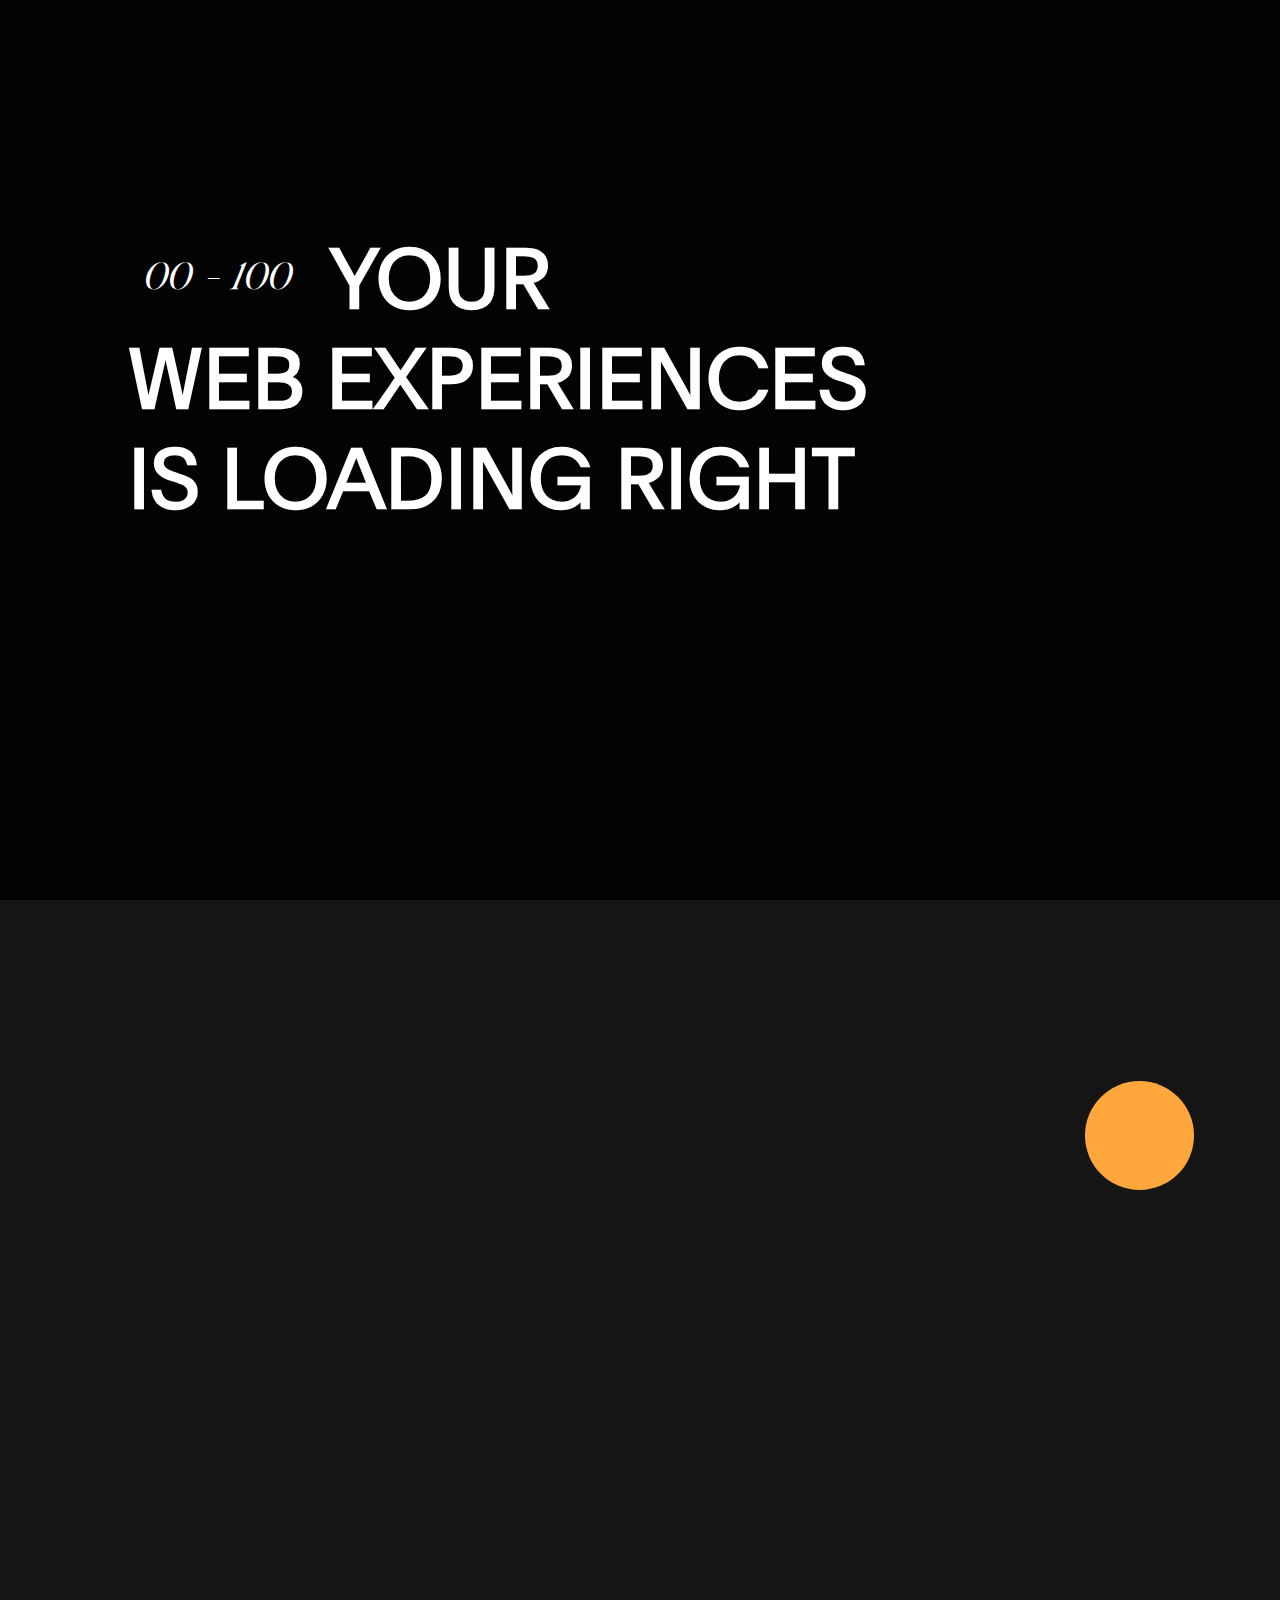
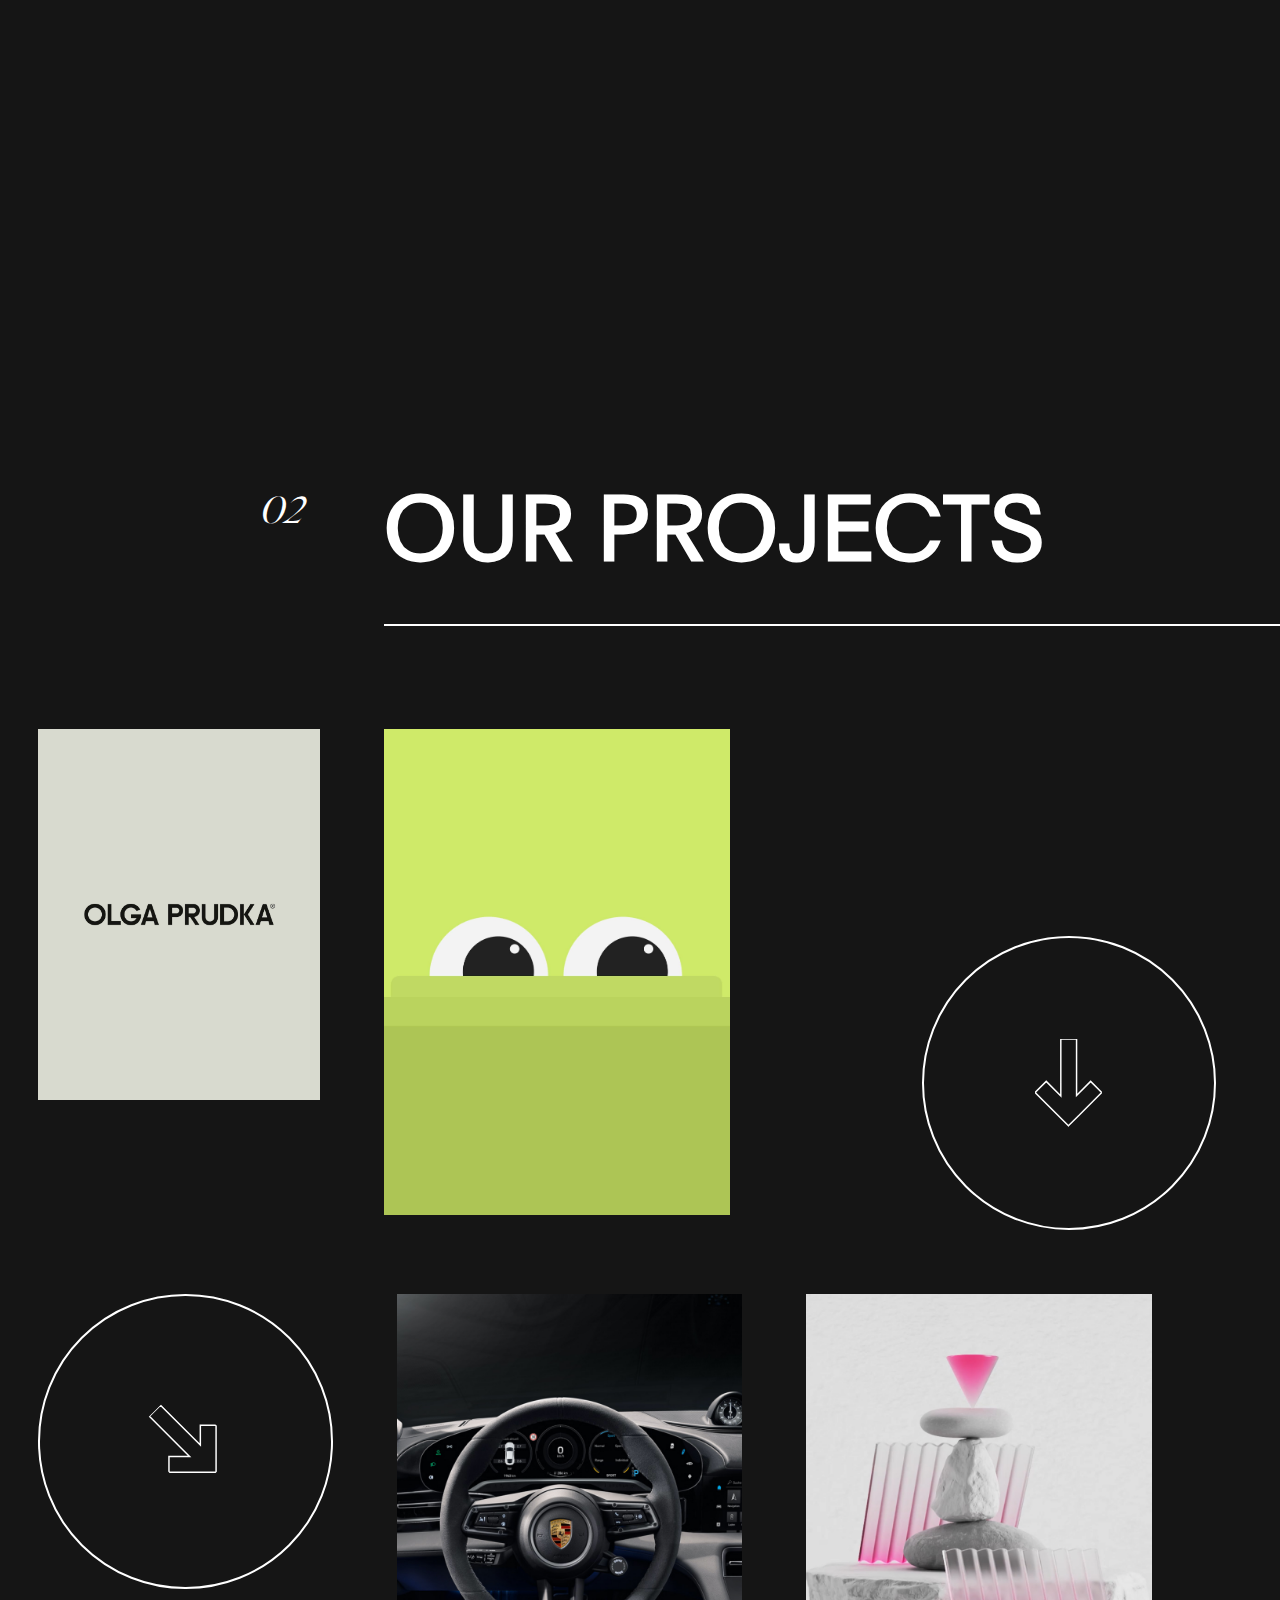
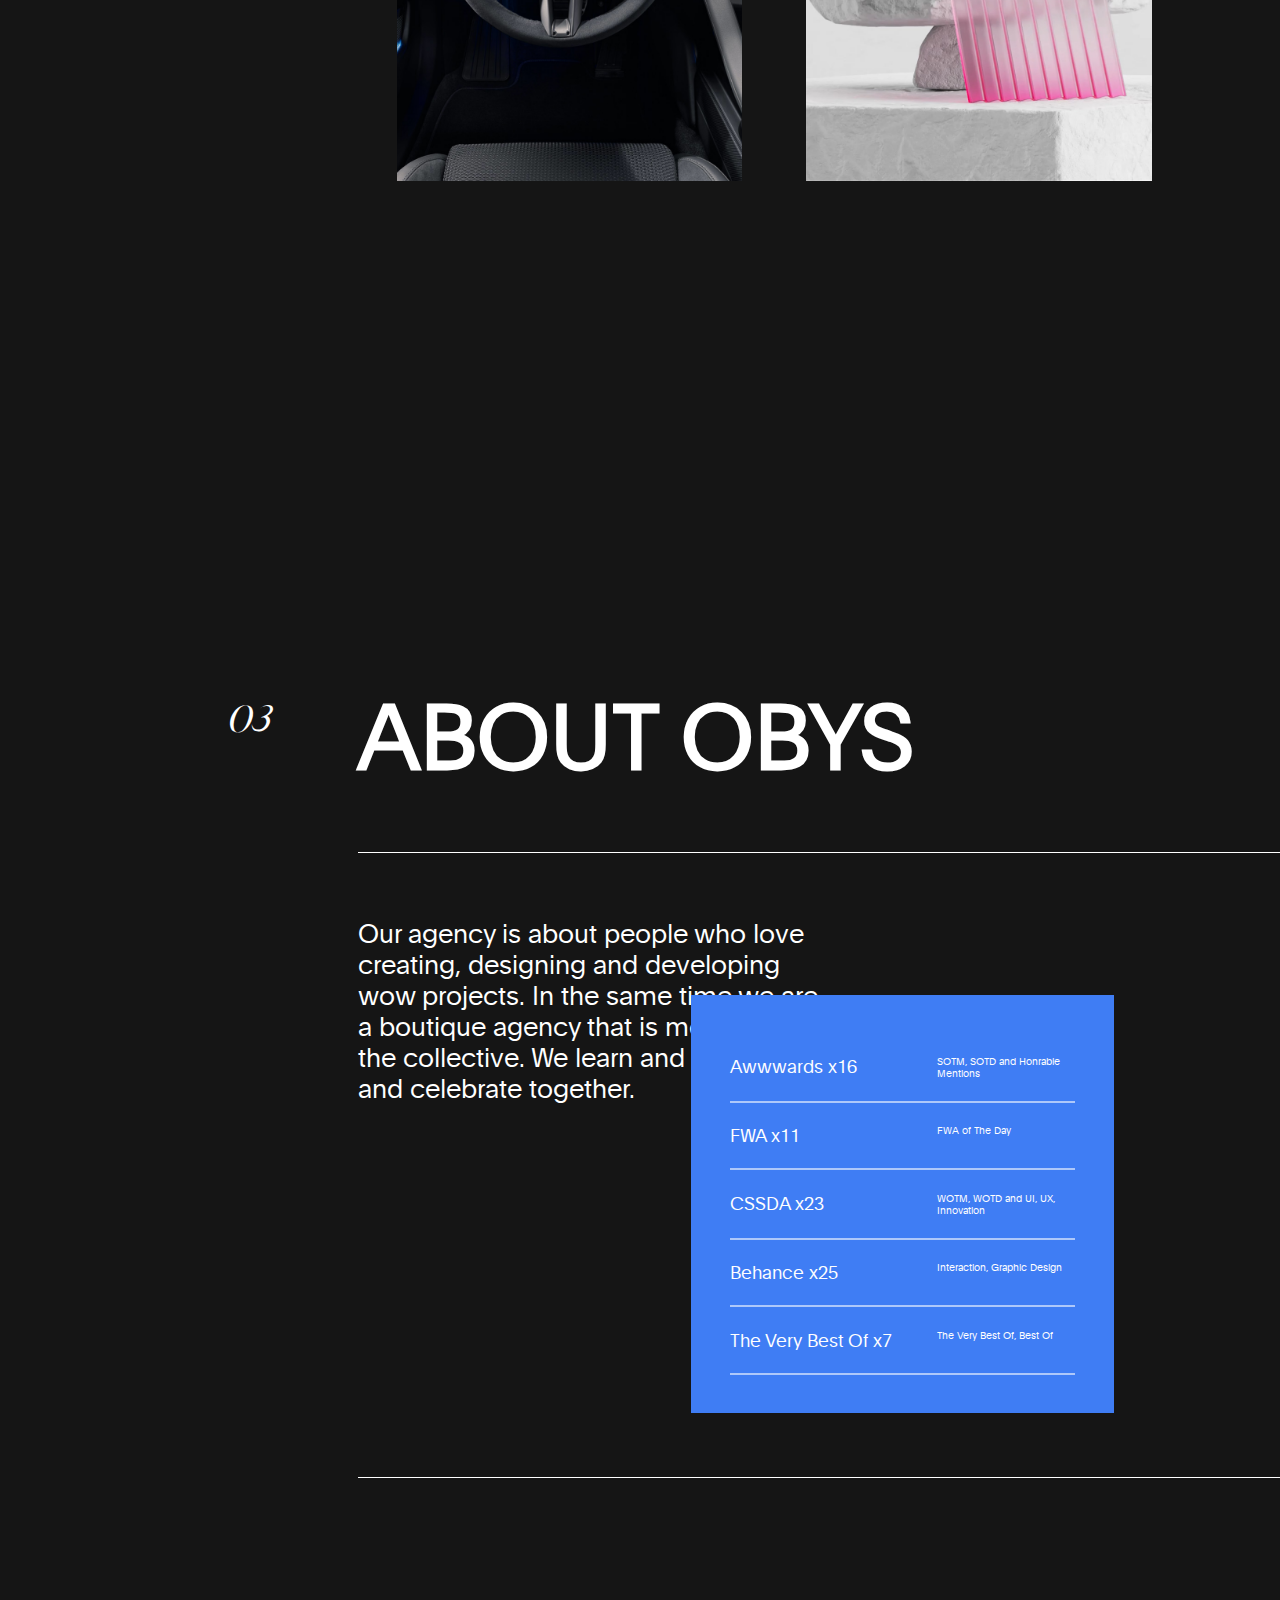
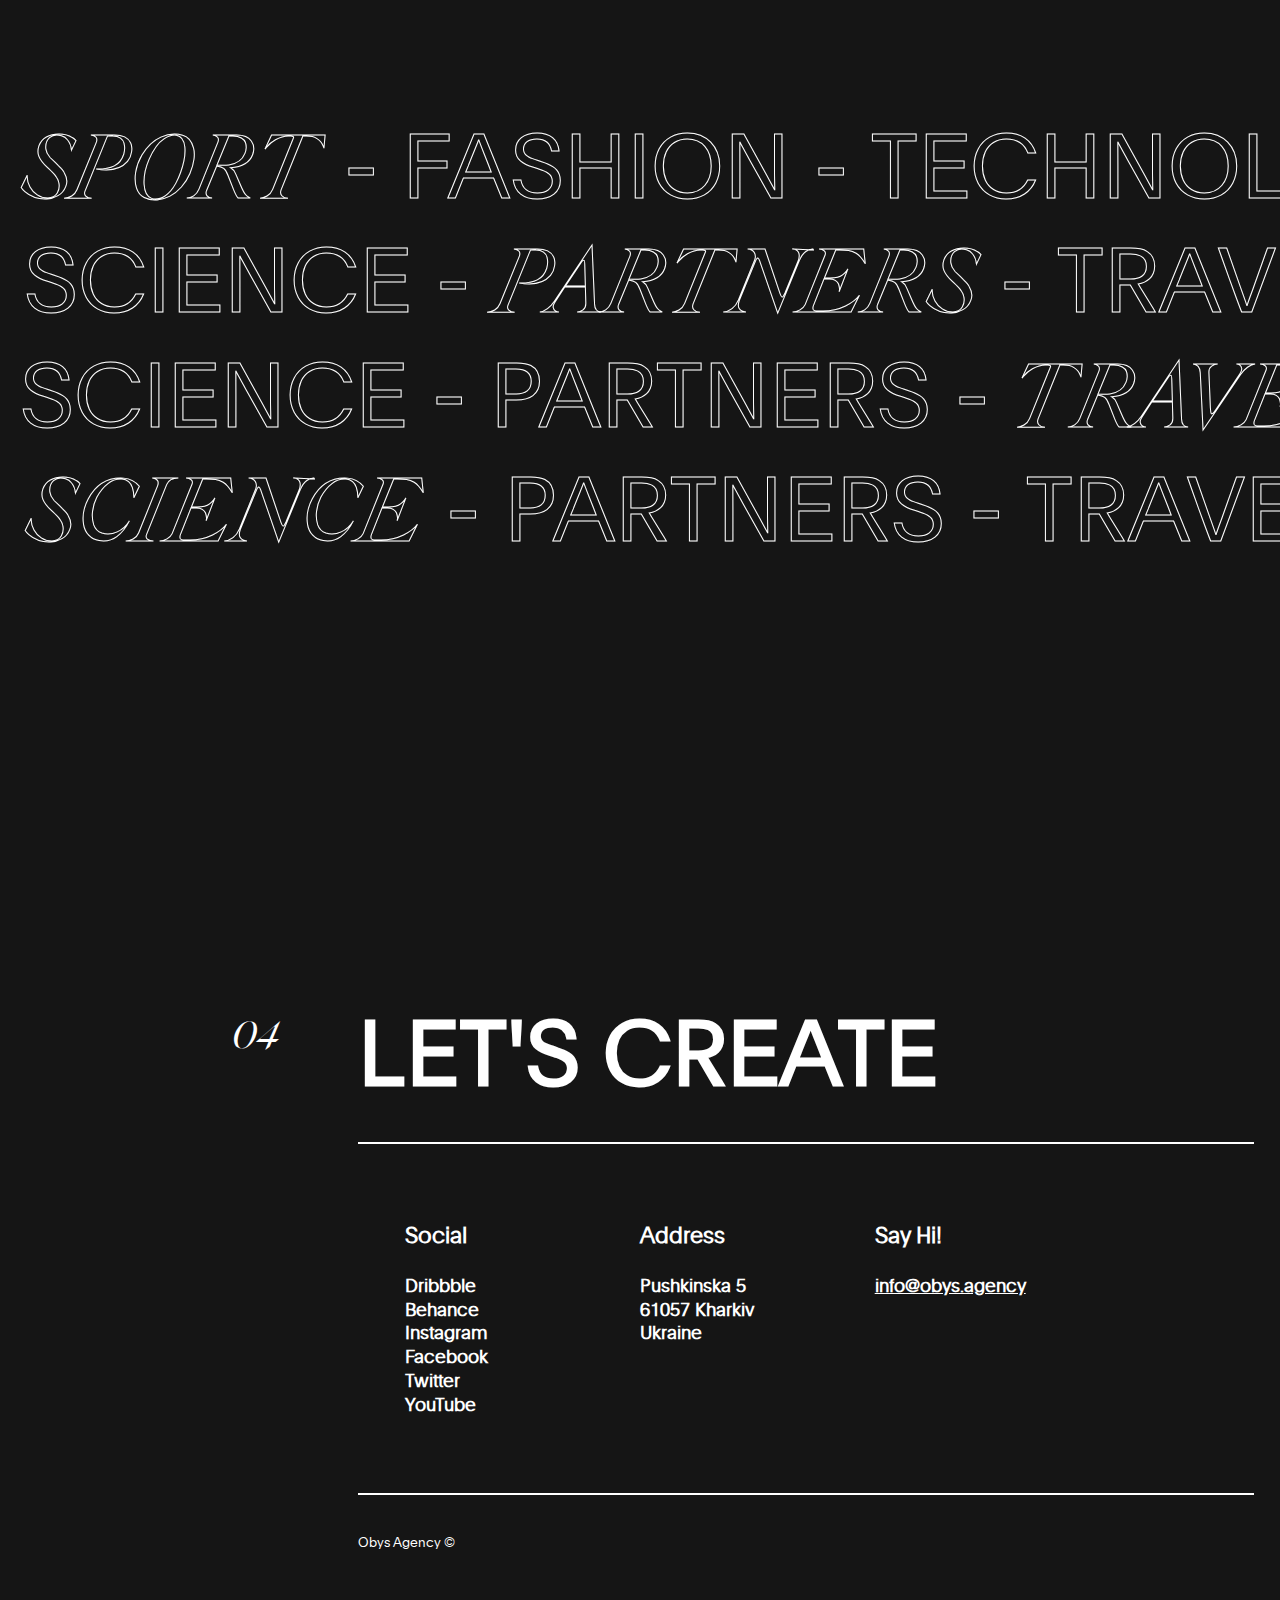
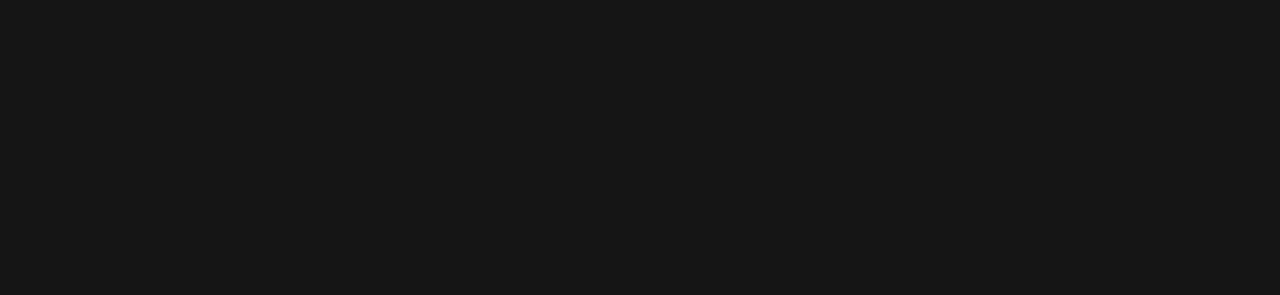
==== index.html @ ebc90751 "last commit" ====
<!DOCTYPE html>
<html lang="en">

<head>
    <meta charset="UTF-8">
    <meta name="viewport" content="width=device-width, initial-scale=1.0">
    <title>Obys Agency</title>
    <link rel="shortcut icon" href="assets/favicon.ico" type="image/x-icon">
    <link rel="stylesheet" href="https://cdn.jsdelivr.net/npm/locomotive-scroll@3.5.4/dist/locomotive-scroll.css">
    <link rel="stylesheet" href="https://unpkg.com/sheryjs/dist/Shery.css" />
    <link href="https://cdn.jsdelivr.net/npm/remixicon@3.5.0/fonts/remixicon.css" rel="stylesheet">
    <link rel="stylesheet" href="style.css">
</head>

<body>
    <!-- <div id="crsr"></div> -->
    <div id="loader">
        <div class="line">
            <div id="line1-part1">
                <h5>00</h5>
                <h6>- 100</h6>
            </div>
            <h1>Your</h1>
        </div>
        <div class="line">
            <h1>Web Experiences</h1>
        </div>
        <div class="line">
            <h1>is loading right</h1>
            <h2>Now</h2>
        </div>
    </div>
    <div id="main">
        <div id="page1" data-scroll data-scroll-speed="-1">
            <div id="nav">
                <svg class="brand__svg" width="71" height="27" viewBox="0 0 71 27">
                    <path
                        d="M40.7622 24.5917C40.7622 23.6724 41.4511 22.9829 42.3697 22.9829C43.2883 22.9829 43.9773 23.6724 43.9773 24.5917C43.9773 25.511 43.2883 26.2005 42.3697 26.2005C41.566 26.2005 40.7622 25.3961 40.7622 24.5917Z"
                        fill="currentColor"></path>
                    <path
                        d="M65.7937 8.96329C65.7937 8.04398 66.4826 7.35449 67.4012 7.35449C68.3198 7.35449 69.0087 8.04398 69.0087 8.96329C69.0087 9.88261 68.3198 10.5721 67.4012 10.5721C66.4826 10.5721 65.7937 9.88261 65.7937 8.96329Z"
                        fill="currentColor"></path>
                    <path
                        d="M59.019 18.3861C59.019 17.4668 59.708 16.7773 60.6266 16.7773C61.5451 16.7773 62.2341 17.4668 62.2341 18.3861C62.2341 19.3055 61.5451 19.9949 60.6266 19.9949C59.8228 19.9949 59.019 19.3055 59.019 18.3861Z"
                        fill="currentColor"></path>
                    <path
                        d="M41.3365 9.88276C40.5327 8.27396 39.6142 7.8143 39.04 7.58447H46.3887C45.9294 7.8143 45.0108 8.04413 45.0108 8.96344C45.0108 9.19327 45.1257 9.65293 45.3553 10.1126L48.3407 16.6627L46.5035 20.225L41.3365 9.88276Z"
                        fill="currentColor"></path>
                    <path
                        d="M51.8998 9.30819C51.8998 8.04413 50.9812 7.69939 50.2922 7.58447H54.6555C53.8517 7.8143 52.8183 8.27396 51.7849 10.1126C51.8998 9.88276 51.8998 9.65293 51.8998 9.30819Z"
                        fill="currentColor"></path>
                    <path
                        d="M66.7122 17.9266C66.7122 16.2029 65.2195 15.6283 63.0378 14.5941C60.8562 13.5599 59.019 12.7555 59.019 10.8019C59.019 8.73348 60.971 7.12468 64.1861 7.00977C63.1527 7.23959 62.3489 8.15891 62.3489 9.42296C62.3489 10.9168 63.612 11.4914 65.9084 12.5256C68.2049 13.5599 70.2717 14.4792 70.2717 16.6626C70.2717 19.1907 67.4011 20.3398 64.6454 20.4547C65.9084 20.2249 66.7122 19.1907 66.7122 17.9266Z"
                        fill="currentColor"></path>
                    <path
                        d="M21.0129 2.64303C21.0129 1.6088 20.3239 0.919313 19.2905 0.689485L24.4576 0V20.3398C24.4576 20.3398 22.6204 20.4547 20.8981 21.8337V2.64303H21.0129Z"
                        fill="currentColor"></path>
                    <path
                        d="M34.6764 14.0195C34.6764 10.4572 31.691 7.58432 27.9019 7.35449C30.1983 7.69923 30.8873 11.4914 30.8873 14.0195C30.8873 16.5476 30.1983 20.2249 27.9019 20.6845C31.8058 20.4547 34.6764 17.5819 34.6764 14.0195Z"
                        fill="currentColor"></path>
                    <path
                        d="M14.9269 14.0195C14.9269 10.4572 11.9415 7.58432 8.15234 7.35449C10.4488 7.69923 11.1377 11.4914 11.1377 14.0195C11.1377 16.5476 10.4488 20.2249 8.15234 20.6845C11.9415 20.4547 14.9269 17.5819 14.9269 14.0195Z"
                        fill="currentColor"></path>
                    <path
                        d="M0 14.0195C0 10.4572 2.9854 7.58432 6.77456 7.35449C4.4781 7.69923 3.78916 11.4914 3.78916 14.0195C3.78916 16.5476 4.4781 20.2249 6.77456 20.6845C2.9854 20.4547 0 17.5819 0 14.0195Z"
                        fill="currentColor"></path>
                </svg>
                <div id="nav-part2">
                    <h4>Works</h4>
                    <h4>About</h4>
                    <h4>Contacts</h4>
                </div>
            </div>
            <div class="hero" id="hero1">
                <h1>We Design</h1>
            </div>
            <div class="hero" id="hero2">
                <h1>Unique</h1>
            </div>
            <div class="hero" id="hero3">
                <h2>Web/</h2>
                <h2>Graphic</h2>
            </div>
            <div class="hero" id="hero4">
                <h1>Experience</h1>
            </div>
            <img id="flag" src="assets/Flag.jpg">
        </div>
        <div id="page2" data-scroll data-scroll-speed="-2.5">
            <div id="video-container">
                <div id="video-cursor">
                    <i class="ri-play-mini-fill"></i>
                </div>
                <video loop src="https://obys.agency/wp-content/uploads/2022/11/Obys-Showreel-2022.mp4"></video>
            </div>
        </div>
        <div id="page3" data-scroll>
            <h1>Our projects</h1>
            <div class="underline"></div>
            <div id="image-div-container">
                <div class="image-div">
                    <img src="assets/img1-1.jpg">
                    <img src="assets/img1-2.jpg">
                </div>
                <div class="image-div">
                    <img src="assets/img2-2.jpg">
                    <img src="assets/img2-1.jpg">
                </div>
                <div class="page3-circle1">
                    <svg class="button__arrow" viewBox="0 0 91 118" fill="none">
                        <path
                            d="M15.2307 57.4152L15.9378 56.708L15.2307 56.0009L14.5236 56.708L15.2307 57.4152ZM34.9813 77.1658L34.2742 77.8729L35.9813 79.58L35.9813 77.1658L34.9813 77.1658ZM0.151478 72.4944L-0.555622 71.7873L-1.26273 72.4944L-0.555622 73.2015L0.151478 72.4944ZM45.29 117.633L44.5828 118.34L45.29 119.047L45.9971 118.34L45.29 117.633ZM60.3692 102.554L61.0763 103.261L61.7839 102.553L61.0758 101.846L60.3692 102.554ZM60.3685 102.553L59.6614 101.846L58.9538 102.553L59.6619 103.261L60.3685 102.553ZM90.427 72.4944L91.1341 73.2015L91.8412 72.4944L91.1341 71.7873L90.427 72.4944ZM75.3478 57.4152L76.0549 56.7081L75.3478 56.001L74.6407 56.7081L75.3478 57.4152ZM56.3065 76.4565L55.3065 76.4565L55.3065 78.8707L57.0136 77.1636L56.3065 76.4565ZM56.3065 0.120074L57.3065 0.120074L57.3065 -0.879926L56.3065 -0.879926L56.3065 0.120074ZM34.9813 0.120076L34.9813 -0.879924L33.9813 -0.879924L33.9813 0.120076L34.9813 0.120076ZM14.5236 58.1223L34.2742 77.8729L35.6884 76.4587L15.9378 56.708L14.5236 58.1223ZM0.858585 73.2015L15.9378 58.1223L14.5236 56.708L-0.555622 71.7873L0.858585 73.2015ZM45.9971 116.926L0.858585 71.7873L-0.555622 73.2015L44.5828 118.34L45.9971 116.926ZM59.662 101.846L44.5828 116.926L45.9971 118.34L61.0763 103.261L59.662 101.846ZM59.6619 103.261L59.6625 103.261L61.0758 101.846L61.0751 101.845L59.6619 103.261ZM61.0756 103.26L91.1341 73.2015L89.7199 71.7873L59.6614 101.846L61.0756 103.26ZM91.1341 71.7873L76.0549 56.7081L74.6407 58.1223L89.7199 73.2015L91.1341 71.7873ZM74.6407 56.7081L55.5994 75.7494L57.0136 77.1636L76.0549 58.1223L74.6407 56.7081ZM57.3065 76.4565L57.3065 0.120074L55.3065 0.120074L55.3065 76.4565L57.3065 76.4565ZM56.3065 -0.879926L34.9813 -0.879924L34.9813 1.12008L56.3065 1.12007L56.3065 -0.879926ZM33.9813 0.120076L33.9813 77.1658L35.9813 77.1658L35.9813 0.120076L33.9813 0.120076Z"
                            fill="currentColor"></path>
                    </svg>
                    <div class="circle-in">
                        <p>We are thrilled to have you on board. We hope you enjoyed the projects .&hearts;</p>
                    </div>
                </div>
                <div class="page3-circle2">
                    <svg class="button__arrow" viewBox="0 0 91 118" fill="none">
                        <path
                            d="M15.2307 57.4152L15.9378 56.708L15.2307 56.0009L14.5236 56.708L15.2307 57.4152ZM34.9813 77.1658L34.2742 77.8729L35.9813 79.58L35.9813 77.1658L34.9813 77.1658ZM0.151478 72.4944L-0.555622 71.7873L-1.26273 72.4944L-0.555622 73.2015L0.151478 72.4944ZM45.29 117.633L44.5828 118.34L45.29 119.047L45.9971 118.34L45.29 117.633ZM60.3692 102.554L61.0763 103.261L61.7839 102.553L61.0758 101.846L60.3692 102.554ZM60.3685 102.553L59.6614 101.846L58.9538 102.553L59.6619 103.261L60.3685 102.553ZM90.427 72.4944L91.1341 73.2015L91.8412 72.4944L91.1341 71.7873L90.427 72.4944ZM75.3478 57.4152L76.0549 56.7081L75.3478 56.001L74.6407 56.7081L75.3478 57.4152ZM56.3065 76.4565L55.3065 76.4565L55.3065 78.8707L57.0136 77.1636L56.3065 76.4565ZM56.3065 0.120074L57.3065 0.120074L57.3065 -0.879926L56.3065 -0.879926L56.3065 0.120074ZM34.9813 0.120076L34.9813 -0.879924L33.9813 -0.879924L33.9813 0.120076L34.9813 0.120076ZM14.5236 58.1223L34.2742 77.8729L35.6884 76.4587L15.9378 56.708L14.5236 58.1223ZM0.858585 73.2015L15.9378 58.1223L14.5236 56.708L-0.555622 71.7873L0.858585 73.2015ZM45.9971 116.926L0.858585 71.7873L-0.555622 73.2015L44.5828 118.34L45.9971 116.926ZM59.662 101.846L44.5828 116.926L45.9971 118.34L61.0763 103.261L59.662 101.846ZM59.6619 103.261L59.6625 103.261L61.0758 101.846L61.0751 101.845L59.6619 103.261ZM61.0756 103.26L91.1341 73.2015L89.7199 71.7873L59.6614 101.846L61.0756 103.26ZM91.1341 71.7873L76.0549 56.7081L74.6407 58.1223L89.7199 73.2015L91.1341 71.7873ZM74.6407 56.7081L55.5994 75.7494L57.0136 77.1636L76.0549 58.1223L74.6407 56.7081ZM57.3065 76.4565L57.3065 0.120074L55.3065 0.120074L55.3065 76.4565L57.3065 76.4565ZM56.3065 -0.879926L34.9813 -0.879924L34.9813 1.12008L56.3065 1.12007L56.3065 -0.879926ZM33.9813 0.120076L33.9813 77.1658L35.9813 77.1658L35.9813 0.120076L33.9813 0.120076Z"
                            fill="currentColor"></path>
                    </svg>
                    <div class="circle-in">
                        <p>We are thrilled to have you on board. We hope you enjoyed the projects. .&hearts;</p>
                    </div>
                </div>
                <div class="image-div">
                    <img src="assets/img3-2.jpg">
                    <img src="assets/img3-1.jpg">
                </div>
                <div class="image-div">
                    <img src="assets/img4-2.jpg">
                    <img src="assets/img4-1.jpg">
                </div>
            </div>
        </div>
        <div id="page4" data-scroll data-scroll-speed="-1">
            <div id="page4-content">
                <h1>About Obys</h1>
                <div class="underline"></div>
                <p>Our
                    agency
                    is
                    about
                    people
                    who
                    love

                    creating,
                    designing
                    and
                    developing

                    wow
                    projects.
                    In
                    the
                    same
                    time
                    we

                    are
                    a
                    boutique
                    agency
                    that
                    is
                    more

                    than
                    the
                    collective.
                    We
                    learn
                    and

                    grow,
                    win
                    and
                    celebrate
                    together. </p>
                <div id="page4-flex">
                    <img src="https://obys.agency/wp-content/uploads/2020/07/content-image01.jpg" alt="">
                    <p>
                        We are happy to present our new website and updated version of Obys agency. As before we are
                        open for new projects worldwide!
                        <br><br>
                        Would you like to have award winning site or unique branding style, please say hi to our manager
                        —info@obys.agency.
                        And we will help you with the pleasure.

                    </p>
                </div>
                <div id="page4-blue-div">
                    <div class="blue-div-elem">
                        <h4>Awwwards x16</h4>
                        <p>SOTM, SOTD and Honrable Mentions</p>
                    </div>
                    <div class="blue-div-elem">
                        <h4>FWA x11</h4>
                        <p>FWA of The Day</p>
                    </div>
                    <div class="blue-div-elem">
                        <h4>CSSDA x23</h4>
                        <p>WOTM, WOTD and UI, UX, Innovation</p>
                    </div>
                    <div class="blue-div-elem">
                        <h4>Behance x25</h4>
                        <p>Interaction, Graphic Design</p>
                    </div>
                    <div class="blue-div-elem">
                        <h4>The Very Best Of x7</h4>
                        <p>The Very Best Of, Best Of</p>
                    </div>
                </div>
                <div class="underline"></div>

            </div>
        </div>
        <div id="page5" data-scroll data-scroll-speed="1">
            <div class="elem">
                <h1><span>Sport</span> - Fashion - Technology -</h1>
                <h1><span>Sport</span> - Fashion - Technology -</h1>
            </div>
            <div class="elem2">
                <h1>Science - <span>Partners</span> - Travel -</h1>
                <h1>Science - <span>Partners</span> - Travel -</h1>
            </div>
            <div class="elem">
                <h1>Science - Partners - <span>Travel</span> -</h1>
                <h1>Science - Partners - <span>Travel</span> -</h1>
            </div>
            <div class="elem2">
                <h1><span>Science</span> - Partners - Travel -</h1>
                <h1><span>Science</span> - Partners - Travel -</h1>
            </div>
        </div>
        <div id="footer" data-scroll>
            <div class="footer-text">
                <h1>Let's create</h1>
            </div>
            <div class="underline"></div>
            <div id="footer-div">
                <div class="box">
                    <h6>Social</h6>
                    <h5>Dribbble</h5>
                    <h5>Behance</h5>
                    <h5>Instagram</h5>
                    <h5>Facebook</h5>
                    <h5>Twitter</h5>
                    <h5>YouTube</h5>
                </div>
                <div class="box">
                    <h6>Address</h6>
                    <h5>Pushkinska 5</h5>
                    <h5>61057 Kharkiv</h5>
                    <h5>Ukraine</h5>
                </div>
                <div class="box">
                    <h6>Say Hi!</h6>
                    <h5><u>info@obys.agency</u></h5>
                </div>
            </div>
            <div class="underline"></div>
            <h5>
                Obys Agency © <span id="date"></span></h5>
        </div>
    </div>
    <script src="https://cdn.jsdelivr.net/npm/locomotive-scroll@3.5.4/dist/locomotive-scroll.js"></script>
    <script src="https://cdnjs.cloudflare.com/ajax/libs/gsap/3.12.2/gsap.min.js"
        integrity="sha512-16esztaSRplJROstbIIdwX3N97V1+pZvV33ABoG1H2OyTttBxEGkTsoIVsiP1iaTtM8b3+hu2kB6pQ4Clr5yug=="
        crossorigin="anonymous" referrerpolicy="no-referrer"></script>
    <script src="https://cdnjs.cloudflare.com/ajax/libs/gsap/3.12.2/ScrollTrigger.min.js"
        integrity="sha512-Ic9xkERjyZ1xgJ5svx3y0u3xrvfT/uPkV99LBwe68xjy/mGtO+4eURHZBW2xW4SZbFrF1Tf090XqB+EVgXnVjw=="
        crossorigin="anonymous" referrerpolicy="no-referrer"></script>
    <script src="https://cdnjs.cloudflare.com/ajax/libs/three.js/0.155.0/three.min.js"></script>
    <script src="https://cdn.jsdelivr.net/gh/automat/controlkit.js@master/bin/controlKit.min.js"></script>
    <script type="text/javascript" src="https://unpkg.com/sheryjs/dist/Shery.js"></script>
    <script src="script.js"></script>
</body>

</html>
---- style.css ----
@font-face {
    font-family: 'Plain Light';
    src: url(./fonts/plain-regular-webfont.ttf);
}

@font-face {
    font-family: 'Plain Light';
    src: url(./fonts/plain-light-webfont.ttf);
}

@font-face {
    font-family: 'silk serif';
    src: url(./fonts/silkserif-lightitalic-webfont.ttf);
}

@font-face {
    font-family: 'silk serif';
    src: url(./fonts/silkserif-regularitalic-webfont.ttf);
}

* {
    margin: 0;
    padding: 0;
    -webkit-box-sizing: border-box;
    box-sizing: border-box;
    font-family: "Plain Light";
    color: #fff;
}

html,
body {
    height: 100%;
    width: 100%;
}

body {
    overflow-x: hidden;
}

/* #crsr {
    height: 2vw;
    width: 2vw;
    border-radius: 50%;
    border: 1px solid #ffffffbe;
    position: fixed;
    z-index: 999;
    mix-blend-mode: difference;
    transform: translate(-50%, -50%);
} */

.mousefollower {
    border: 3px solid #fff;
    background-color: #fff;
    scale: 2;
    mix-blend-mode: difference;
}

#loader {
    height: 100%;
    width: 100%;
    position: fixed;
    z-index: 999;
    background-color: #030303;
    padding: 25vh 10vw;
}

.line {
    /* background-color: red; */
    height: -webkit-fit-content;
    height: -moz-fit-content;
    height: fit-content;
    overflow: hidden;
    display: -webkit-box;
    display: -ms-flexbox;
    display: flex;
    -webkit-box-align: center;
    -ms-flex-align: center;
    align-items: center;
    -webkit-box-pack: start;
    -ms-flex-pack: start;
    justify-content: flex-start;
    gap: 3vw;
}

#line1-part1 {
    display: -webkit-box;
    display: -ms-flexbox;
    display: flex;
    -webkit-box-align: center;
    -ms-flex-align: center;
    align-items: center;
    -webkit-box-pack: center;
    -ms-flex-pack: center;
    justify-content: center;
    gap: 1vw;

}

#line1-part1 h5,
#line1-part1 h6 {
    font-size: 3vw;
    font-weight: 100;
    font-family: 'silk serif';
}

#line1-part1 h5 {
    /* background-color: red; */
    width: 5vw;
    text-align: right;
}

.line h1 {
    font-size: 6.5vw;
    text-transform: uppercase;
    font-weight: 900;
}

.line h2 {
    font-size: 5vw;
    text-transform: uppercase;
    font-weight: 900;
    opacity: 0;
    -webkit-animation-duration: 2s;
    animation-duration: 2s;
    -webkit-animation-iteration-count: infinite;
    animation-iteration-count: infinite;
}

@-webkit-keyframes anime {
    0% {
        font-family: "plain light";
        -webkit-text-stroke: 1px #fff;
        color: #fff;
        font-weight: 500;
        opacity: 1;
    }

    48% {
        font-family: "plain light";
        -webkit-text-stroke: 1px #fff;
        color: #fff;
        font-weight: 500;
        opacity: 0;
    }

    50% {
        font-family: 'silk serif';
        -webkit-text-stroke: 1px #fff;
        font-weight: 500;
        color: transparent;
        opacity: 1;
    }

    100% {
        font-family: 'silk serif';
        -webkit-text-stroke: 1px #fff;
        font-weight: 500;
        color: transparent;
        opacity: 0;
    }
}

@keyframes anime {
    0% {
        font-family: "plain light";
        -webkit-text-stroke: 1px #fff;
        color: #fff;
        font-weight: 500;
        opacity: 1;
    }

    48% {
        font-family: "plain light";
        -webkit-text-stroke: 1px #fff;
        color: #fff;
        font-weight: 500;
        opacity: 0;
    }

    50% {
        font-family: 'silk serif';
        -webkit-text-stroke: 1px #fff;
        font-weight: 500;
        color: transparent;
        opacity: 1;
    }

    100% {
        font-family: 'silk serif';
        -webkit-text-stroke: 1px #fff;
        font-weight: 500;
        color: transparent;
        opacity: 0;
    }
}





#main {
    position: relative;
    background-color: #151515;
}

#page1 {
    height: 100vh;
    width: 100%;
    position: relative;
    z-index: 100;
}

#page1 #nav {
    display: -webkit-box;
    display: -ms-flexbox;
    display: flex;
    -webkit-box-align: center;
    -ms-flex-align: center;
    align-items: center;
    -webkit-box-pack: justify;
    -ms-flex-pack: justify;
    justify-content: space-between;
    padding: 2.3vw 5.5vw;
}

#nav-part2 {
    display: -webkit-box;
    display: -ms-flexbox;
    display: flex;
    -webkit-box-align: center;
    -ms-flex-align: center;
    align-items: center;
    -webkit-box-pack: center;
    -ms-flex-pack: center;
    justify-content: center;
    gap: 3vw;
}

#nav-part2 h4 {
    font-size: 0.8vw;
    font-weight: 500;
}

#flag {
    height: 25vw;
    position: absolute;
    top: 0;
    left: 0;
    -webkit-transform: translate(-50%, -50%);
    -ms-transform: translate(-50%, -50%);
    transform: translate(-50%, -50%);
    opacity: 0;
}


.hero {
    width: 72%;
    margin-left: 27%;
    height: -webkit-fit-content;
    height: -moz-fit-content;
    height: fit-content;
    overflow: hidden;
    display: -webkit-box;
    display: -ms-flexbox;
    display: flex;
    -webkit-box-align: center;
    -ms-flex-align: center;
    align-items: center;

}

.hero:nth-child(2) {
    margin-top: 18vh;
}

.hero h1 {
    font-size: 7.2vw;
    font-weight: 600;
    text-transform: uppercase;
    line-height: 7.2vw;
    position: relative;

}


.hero h2 {
    font-size: 7.2vw;
    font-weight: 600;
    text-transform: uppercase;
    line-height: 7.2vw;
    border-bottom: 0.5vw solid #fff;

}

.hero h2:hover {
    -webkit-text-stroke: 2px #fff;
    color: transparent;
    font-weight: 500;
    border-bottom: 0.5vw solid #ffffff00;
}

#hero1::before {
    content: '01';
    position: absolute;
    font-size: 3vw;
    z-index: 999999;
    font-weight: 100;
    font-family: 'silk serif';
    left: 20%;
    top: 30.5%;
}

#page2 {
    height: 100vh;
    width: 100%;
    margin-top: 13vh;
    padding-top: 17vh;
    position: relative;
}

#video-container {
    height: 66vh;
    width: 71vw;
    position: relative;
    left: 28%;
    background-image: url(https://obys.agency/wp-content/uploads/2022/11/Showreel-2022-preview-1.jpg);
    background-size: cover;
    background-position: center;
}

#video-container video {
    height: 100%;
    width: 100%;
    -o-object-fit: cover;
    object-fit: cover;
    opacity: 0;
}

#video-cursor {
    background-color: #FFA63D;
    height: 8.5vw;
    width: 8.5vw;
    border-radius: 50%;
    position: absolute;
    top: -15%;
    left: 80%;
    display: -webkit-box;
    display: -ms-flexbox;
    display: flex;
    -webkit-box-align: center;
    -ms-flex-align: center;
    align-items: center;
    -webkit-box-pack: center;
    -ms-flex-pack: center;
    justify-content: center;
    z-index: 999;
}

#video-cursor i {
    font-size: 2vw;
}

#page3 {
    min-height: 100vh;
    width: 100%;
    position: relative;
    padding: 17vh 2vw;
    margin-bottom: 20vh;
}

#page3 h1 {
    font-size: 7vw;
    text-transform: uppercase;
    position: relative;
    margin-left: 28vw;
    margin-bottom: 5vh;
}

#page3 .underline {
    margin-left: 28vw;
    margin-bottom: 10vh;
}

#page3 h1::before {
    content: '02';
    position: absolute;
    font-size: 3vw;
    font-weight: 100;
    left: -14%;
    top: 8%;
    font-family: 'silk serif';
}

#image-div-container {
    padding: 1vw;
    position: relative;
    display: -webkit-box;
    display: -ms-flexbox;
    display: flex;
    -webkit-box-align: start;
    -ms-flex-align: start;
    align-items: flex-start;
    -webkit-box-pack: start;
    -ms-flex-pack: start;
    justify-content: flex-start;
    -ms-flex-wrap: wrap;
    flex-wrap: wrap;
    gap: 5vw;
}

.image-div {
    height: 38vw;
    width: 27vw;
    -ms-flex-negative: 0;
    flex-shrink: 0;
    position: relative;
    overflow: hidden;
}

.image-div:nth-child(1) {
    height: 29vw;
    width: 22vw;
}

.image-div img {
    height: 100%;
    width: 100%;
    -o-object-fit: cover;
    object-fit: cover;
    -o-object-position: center;
    object-position: center;
}

.page3-circle1 {
    height: 23vw;
    width: 23vw;
    border: 2px solid #fff;
    border-radius: 50%;
    display: -webkit-box;
    display: -ms-flexbox;
    display: flex;
    -webkit-box-align: center;
    -ms-flex-align: center;
    align-items: center;
    -webkit-box-pack: center;
    -ms-flex-pack: center;
    justify-content: center;
    margin-top: 23vh;
    margin-left: 10vw;
    position: relative;
}

.page3-circle1 svg {
    height: 30%;
}

.page3-circle2 {
    height: 23vw;
    width: 23vw;
    border: 2px solid #fff;
    border-radius: 50%;
    display: -webkit-box;
    display: -ms-flexbox;
    display: flex;
    -webkit-box-align: center;
    -ms-flex-align: center;
    align-items: center;
    -webkit-box-pack: center;
    -ms-flex-pack: center;
    justify-content: center;
    position: relative;
}

.page3-circle2 svg {
    height: 30%;
    rotate: -45deg;
}

.circle-in {
    height: 100%;
    width: 100%;
    position: absolute;
    top: 0;
    left: 0;
    background-color: #fff;
    display: -webkit-box;
    display: -ms-flexbox;
    display: flex;
    -webkit-box-align: center;
    -ms-flex-align: center;
    align-items: center;
    -webkit-box-pack: center;
    -ms-flex-pack: center;
    justify-content: center;
    scale: 0;
    border-radius: 50%;
    -webkit-transition: all ease-in 0.3s;
    -o-transition: all ease-in 0.3s;
    transition: all ease-in 0.3s;
}

.circle-in p {
    font-size: 0.95vw;
    color: #000;
    width: 65%;
    text-align: center;
    font-weight: 500;
    scale: 0;
    -webkit-transition: all ease-in 0.3s;
    -o-transition: all ease-in 0.3s;
    transition: all ease-in 0.3s;
    -webkit-transition-delay: 0.4s;
    -o-transition-delay: 0.4s;
    transition-delay: 0.4s;
    opacity: 0;
}

.page3-circle1:hover .circle-in {
    scale: 1;
}

.page3-circle1:hover p {
    scale: 1;
    opacity: 1;
}

.page3-circle2:hover .circle-in {
    scale: 1;
}

.page3-circle2:hover p {
    scale: 1;
    opacity: 1;
}

#page4 {
    min-height: 100vh;
    position: relative;
    width: 100%;
    /* background-color: rgb(61, 61, 61); */
    padding: 17vh 0;
}

#page4-content {
    width: 72vw;
    position: relative;
    margin-left: 28%;
}

#page4-content h1 {
    font-size: 7vw;
    text-transform: uppercase;
    position: relative;
}

#page4-content h1::before {
    content: '03';
    position: absolute;
    font-size: 3vw;
    font-weight: 100;
    left: -14%;
    top: 8%;
    font-family: 'silk serif';
}


#page4-content .underline {
    height: 1px;
    width: 100%;
    background-color: #fff;
    margin: 5vw 0;
}

#page4-content>p {
    font-size: 2.05vw;
    width: 50%;
    margin-bottom: 3vw;
}

#page4-flex {
    display: -webkit-box;
    display: -ms-flexbox;
    display: flex;
}

#page4-flex img {
    width: 48%;
}

#page4-flex p {
    font-size: 0.9vw;
    width: 19%;
    margin-left: 1vw;
}

#page4-blue-div {
    background-color: #3F7DF4;
    width: 33vw;
    padding: 3vw;
    position: relative;
    margin-top: -35vh;
    margin-left: 26vw;
}

.blue-div-elem {
    display: -webkit-box;
    display: -ms-flexbox;
    display: flex;
    -webkit-box-align: start;
    -ms-flex-align: start;
    align-items: flex-start;
    -webkit-box-pack: justify;
    -ms-flex-pack: justify;
    justify-content: space-between;
    padding: 1.7vw 0;
    border-bottom: 2px solid #ffffff94;
}

.blue-div-elem h4 {
    font-size: 1.4vw;
    font-weight: 500;
}

.blue-div-elem p {
    width: 40%;
    font-size: 0.8vw;
}

#page5 {
    min-height: 100vh;
    width: 100%;
    position: relative;
}

.elem {
    white-space: nowrap;
    overflow-x: hidden;
    margin-bottom: -2vw;
}

.elem h1 {
    font-size: 7vw;
    -webkit-text-stroke: 1px #fff;
    font-weight: 300;
    text-transform: uppercase;
    color: transparent;
    display: inline-block;
    margin-left: 20px;
    -webkit-animation-name: animee;
    animation-name: animee;
    -webkit-animation-duration: 10s;
    animation-duration: 10s;
    -webkit-animation-iteration-count: infinite;
    animation-iteration-count: infinite;
    -webkit-animation-timing-function: linear;
    animation-timing-function: linear;
}

@-webkit-keyframes animee {
    from {
        -webkit-transform: translateX(0);
        transform: translateX(0);
    }

    to {
        -webkit-transform: translateX(calc(-100% - 20px));
        transform: translateX(calc(-100% - 20px));
    }
}

@keyframes animee {
    from {
        -webkit-transform: translateX(0);
        transform: translateX(0);
    }

    to {
        -webkit-transform: translateX(calc(-100% - 20px));
        transform: translateX(calc(-100% - 20px));
    }
}

.elem2 {
    white-space: nowrap;
    overflow-x: hidden;
    margin-bottom: -2vw;
}

.elem2 h1 {
    font-size: 7vw;
    -webkit-text-stroke: 1px #fff;
    font-weight: 300;
    text-transform: uppercase;
    color: transparent;
    display: inline-block;
    -webkit-transform: translateX(calc(-100% - 20px));
    -ms-transform: translateX(calc(-100% - 20px));
    transform: translateX(calc(-100% - 20px));
    margin-left: 20px;
    -webkit-animation-name: animee;
    animation-name: animee;
    -webkit-animation-duration: 10s;
    animation-duration: 10s;
    -webkit-animation-iteration-count: infinite;
    animation-iteration-count: infinite;
    -webkit-animation-timing-function: linear;
    animation-timing-function: linear;
    animation-direction: reverse;
}

.elem span,
.elem2 span {
    font-style: italic;
    -webkit-text-stroke: 1px #fff;
    font-weight: 300;
    color: transparent;
    font-family: 'silk serif';
}

#footer {
    height: 100vh;
    width: 100%;
    position: relative;
    padding-left: 28vw;
    padding-right: 2vw;
}

#footer h1 {
    font-size: 7vw;
    text-transform: uppercase;
    position: relative;
}

#footer h1::before {
    content: '04';
    position: absolute;
    font-size: 3vw;
    font-weight: 100;
    left: -14%;
    top: 8%;
    font-family: 'silk serif';
}

.underline {
    height: 2px;
    width: 100%;
    background-color: #fff;
    margin: 3vw 0;
}

#footer-div {
    display: -webkit-box;
    display: -ms-flexbox;
    display: flex;
    -webkit-box-align: start;
    -ms-flex-align: start;
    align-items: flex-start;
    -ms-flex-pack: distribute;
    justify-content: space-around;
    padding-right: 15vw;
    padding-top: 3vw;
    margin-bottom: 6vw;
}

#footer-div h6 {
    font-size: 1.7vw;
    margin-bottom: 2vw;
}

.box {
    width: 20%;
}

#footer-div h5 {
    font-size: 1.4vw;
    margin: 0.2vh 0;
}

#footer>h5 {
    font-weight: 500;
    font-size: 1vw;
}


/* To explicitly apply shery.js (gooey effect) property used this css line */
._canvas_container {
    z-index: 99999999 !important;
    pointer-events: none;
}

#hero3 {
    z-index: 999;
    position: relative;
}

@media (max-width:600px) {

    #page1 {
        height: 60vh;
        width: 100%;
        position: relative;
        z-index: 100;
        padding-top: 1px;
    }

    #page1 #nav {
        display: -webkit-box;
        display: -ms-flexbox;
        display: flex;
        -webkit-box-align: center;
        -ms-flex-align: center;
        align-items: center;
        -webkit-box-pack: end;
        -ms-flex-pack: end;
        justify-content: flex-end;
        padding: 4.3vw 5vw;
        position: fixed;
        top: 0;
        width: 100%;
    }

    #nav svg {
        scale: 0.8;
    }

    #nav-part2 {
        display: -webkit-box;
        display: -ms-flexbox;
        display: flex;
        -webkit-box-align: center;
        -ms-flex-align: center;
        align-items: center;
        -webkit-box-pack: center;
        -ms-flex-pack: center;
        justify-content: center;
        gap: 3vw;
        display: none;
    }

    #nav-part2 h4 {
        font-size: 0.8vw;
        font-weight: 500;
    }

    #flag {
        height: 25vw;
        position: absolute;
        top: 0;
        left: 0;
        -webkit-transform: translate(-50%, -50%);
        -ms-transform: translate(-50%, -50%);
        transform: translate(-50%, -50%);
        opacity: 0;
    }


    .hero {
        width: 72%;
        margin-left: 5%;
        height: -webkit-fit-content;
        height: -moz-fit-content;
        height: fit-content;
        overflow: hidden;
        display: -webkit-box;
        display: -ms-flexbox;
        display: flex;
        -webkit-box-align: center;
        -ms-flex-align: center;
        align-items: center;

    }

    .hero:nth-child(2) {
        margin-top: 25vh;
    }

    .hero h1 {
        font-size: 9.8vw;
        font-weight: 600;
        text-transform: uppercase;
        line-height: 10.5vw;
        position: relative;

    }


    .hero h2 {
        font-size: 9.8vw;
        font-weight: 600;
        text-transform: uppercase;
        line-height: 10.5vw;
        border-bottom: 1vw solid #fff;

    }

    #hero1::before {
        content: '01';
        position: absolute;
        font-size: 5vw;
        z-index: 999999;
        font-weight: 100;
        font-family: 'silk serif';
        left: 5%;
        top: 35%;
    }

    #page2 {
        height: 60vh;
        width: 100%;
        margin-top: 13vh;
        padding-top: 5vh;
        position: relative;
    }

    #video-container {
        height: 52vh;
        width: 100vw;
        position: relative;
        left: 0%;
        background-image: url(https://obys.agency/wp-content/uploads/2022/11/Showreel-2022-preview-1.jpg);
        background-size: cover;
        background-position: center;
    }

    #video-container video {
        height: 100%;
        width: 100%;
        -o-object-fit: cover;
        object-fit: cover;
        opacity: 0;
    }

    #video-cursor {
        background-color: #FFA63D;
        height: 25vw;
        width: 25vw;
        border-radius: 50%;
        position: absolute;
        top: 50%;
        left: 50%;
        -webkit-transform: translate(-50%, -50%);
        -ms-transform: translate(-50%, -50%);
        transform: translate(-50%, -50%);
        display: -webkit-box;
        display: -ms-flexbox;
        display: flex;
        -webkit-box-align: center;
        -ms-flex-align: center;
        align-items: center;
        -webkit-box-pack: center;
        -ms-flex-pack: center;
        justify-content: center;
        z-index: 999;
    }

    #video-cursor i {
        font-size: 5vw;
    }

    #page3 {
        min-height: 100vh;
        width: 100%;
        position: relative;
        padding: 17vh 3vw;
        margin-bottom: 0vh;
        margin-top: 10vh;
    }

    #page3 h1 {
        font-size: 9.5vw;
        text-transform: uppercase;
        position: relative;
        margin-left: 2vw;
        margin-bottom: 5vw;
    }

    #page3 .underline {
        margin-left: 2vw;
        width: 94%;
    }

    #page3 h1::before {
        content: '02';
        position: absolute;
        font-size: 3vw;
        font-weight: 100;
        left: 0%;
        top: -56%;
        font-family: 'silk serif';
    }

    #image-div-container {
        margin-top: 10vw;
        padding: 1vw;
        position: relative;
        display: -webkit-box;
        display: -ms-flexbox;
        display: flex;
        -webkit-box-align: center;
        -ms-flex-align: center;
        align-items: center;
        -webkit-box-pack: center;
        -ms-flex-pack: center;
        justify-content: center;
        -ms-flex-wrap: wrap;
        flex-wrap: wrap;
        -webkit-box-orient: vertical;
        -webkit-box-direction: normal;
        -ms-flex-direction: column;
        flex-direction: column;
        gap: 5vw;
    }

    .image-div {
        height: 110vw;
        width: 90vw;
        -ms-flex-negative: 0;
        flex-shrink: 0;
        position: relative;
        overflow: hidden;
        margin-bottom: 4vw;
    }

    .image-div:nth-child(1) {
        height: 110vw;
        width: 90vw;
    }

    .image-div img {
        height: 100%;
        width: 100%;
        -o-object-fit: cover;
        object-fit: cover;
        -o-object-position: center;
        object-position: center;
    }

    .page3-circle1 {
        height: 23vw;
        width: 23vw;
        border: 2px solid #fff;
        border-radius: 50%;
        display: -webkit-box;
        display: -ms-flexbox;
        display: flex;
        -webkit-box-align: center;
        -ms-flex-align: center;
        align-items: center;
        -webkit-box-pack: center;
        -ms-flex-pack: center;
        justify-content: center;
        margin-top: 23vh;
        margin-left: 10vw;
        position: relative;
        display: none;
    }

    .page3-circle1 svg {
        height: 30%;
    }

    .page3-circle2 {
        height: 23vw;
        width: 23vw;
        border: 2px solid #fff;
        border-radius: 50%;
        display: -webkit-box;
        display: -ms-flexbox;
        display: flex;
        -webkit-box-align: center;
        -ms-flex-align: center;
        align-items: center;
        -webkit-box-pack: center;
        -ms-flex-pack: center;
        justify-content: center;
        position: relative;
        display: none;
    }

    .page3-circle2 svg {
        height: 30%;
        rotate: -45deg;
    }

    .circle-in {
        height: 100%;
        width: 100%;
        position: absolute;
        top: 0;
        left: 0;
        background-color: #fff;
        display: -webkit-box;
        display: -ms-flexbox;
        display: flex;
        -webkit-box-align: center;
        -ms-flex-align: center;
        align-items: center;
        -webkit-box-pack: center;
        -ms-flex-pack: center;
        justify-content: center;
        scale: 0;
        border-radius: 50%;
        -webkit-transition: all ease-in 0.3s;
        -o-transition: all ease-in 0.3s;
        transition: all ease-in 0.3s;
    }

    .circle-in p {
        font-size: 0.95vw;
        color: #000;
        width: 65%;
        text-align: center;
        font-weight: 500;
        scale: 0;
        -webkit-transition: all ease-in 0.3s;
        -o-transition: all ease-in 0.3s;
        transition: all ease-in 0.3s;
        -webkit-transition-delay: 0.4s;
        -o-transition-delay: 0.4s;
        transition-delay: 0.4s;
        opacity: 0;
    }

    #page4 {
        min-height: 100vh;
        position: relative;
        width: 100%;
        margin-top: 5vh;
        padding: 10vh 5vw;
    }

    #page4-content {
        width: 90vw;
        position: relative;
        margin-left: 0%;
    }

    #page4-content h1 {
        font-size: 9.5vw;
        text-transform: uppercase;
        position: relative;
    }

    #page4-content h1::before {
        content: '03';
        position: absolute;
        font-size: 3vw;
        font-weight: 100;
        left: -14%;
        top: 8%;
        font-family: 'silk serif';
    }


    #page4-content .underline {
        height: 1px;
        width: 100%;
        background-color: #fff;
        margin: 5vw 0 10vw 0;
    }

    #page4-content>p {
        font-size: 5.5vw;
        width: 90%;
        margin-bottom: 3vw;
    }

    #page4-flex {
        display: -webkit-box;
        display: -ms-flexbox;
        display: flex;
        -webkit-box-orient: vertical;
        -webkit-box-direction: normal;
        -ms-flex-direction: column;
        flex-direction: column;
    }

    #page4-flex img {
        width: 100%;
        margin: 5vw 0 8vw 0;
    }

    #page4-flex p {
        font-size: 4vw;
        width: 90%;
        margin-left: 0vw;
        margin-bottom: 5vw;
    }

    #page4-blue-div {
        background-color: #3F7DF4;
        width: 90vw;
        padding: 5vw;
        position: relative;
        margin-top: 0vh;
        margin-left: 0vw;
        padding-bottom: 8vw;
    }

    .blue-div-elem {
        display: -webkit-box;
        display: -ms-flexbox;
        display: flex;
        -webkit-box-align: start;
        -ms-flex-align: start;
        align-items: flex-start;
        -webkit-box-pack: justify;
        -ms-flex-pack: justify;
        justify-content: space-between;
        padding: 5vw 0;
        border-bottom: 2px solid #ffffff94;
    }

    .blue-div-elem h4 {
        font-size: 4vw;
        font-weight: 500;
    }

    .blue-div-elem p {
        width: 50%;
        font-size: 3.6vw;
    }

    #page4-content .underline:nth-last-child(1) {
        margin: 26vw 0 17vw 0;
    }

    #page5 {
        min-height: 50vh;
        width: 100%;
        position: relative;
    }

    .elem {
        white-space: nowrap;
        overflow-x: hidden;
        margin-bottom: -2vw;
    }

    .elem h1 {
        font-size: 12vw;
        -webkit-text-stroke: 1px #fff;
        font-weight: 300;
        text-transform: uppercase;
        color: transparent;
        display: inline-block;
        margin-left: 20px;
        -webkit-animation-name: animee;
        animation-name: animee;
        -webkit-animation-duration: 20s;
        animation-duration: 20s;
        -webkit-animation-iteration-count: infinite;
        animation-iteration-count: infinite;
        -webkit-animation-timing-function: linear;
        animation-timing-function: linear;
    }

    @-webkit-keyframes animee {
        from {
            -webkit-transform: translateX(0);
            transform: translateX(0);
        }

        to {
            -webkit-transform: translateX(calc(-100% - 20px));
            transform: translateX(calc(-100% - 20px));
        }
    }

    @keyframes animee {
        from {
            -webkit-transform: translateX(0);
            transform: translateX(0);
        }

        to {
            -webkit-transform: translateX(calc(-100% - 20px));
            transform: translateX(calc(-100% - 20px));
        }
    }

    .elem2 {
        white-space: nowrap;
        overflow-x: hidden;
        margin-bottom: -2vw;
    }

    .elem2 h1 {
        font-size: 12vw;
        -webkit-text-stroke: 1px #fff;
        font-weight: 300;
        text-transform: uppercase;
        color: transparent;
        display: inline-block;
        -webkit-transform: translateX(calc(-100% - 20px));
        -ms-transform: translateX(calc(-100% - 20px));
        transform: translateX(calc(-100% - 20px));
        margin-left: 20px;
        -webkit-animation-name: animee;
        animation-name: animee;
        -webkit-animation-duration: 25s;
        animation-duration: 25s;
        -webkit-animation-iteration-count: infinite;
        animation-iteration-count: infinite;
        -webkit-animation-timing-function: linear;
        animation-timing-function: linear;
        animation-direction: reverse;
    }

    .elem span,
    .elem2 span {
        font-style: italic;
        -webkit-text-stroke: 1px #fff;
        font-weight: 300;
        color: transparent;
        font-family: 'silk serif';
    }

    #footer {
        height: 109vh;
        width: 100%;
        position: relative;
        padding: 5vw 5vw;
        padding-bottom: 5vw;
    }

    #footer h1 {
        font-size: 9.7vw;
        text-transform: uppercase;
        position: relative;
    }

    #footer h1::before {
        content: '04';
        position: absolute;
        font-size: 5vw;
        font-weight: 100;
        left: 0%;
        top: -68%;
        font-family: 'silk serif';
    }

    .underline {
        height: 2px;
        width: 100%;
        background-color: #fff;
        margin: 7vw 0;
    }

    #footer-div {
        display: -webkit-box;
        display: -ms-flexbox;
        display: flex;
        -webkit-box-align: start;
        -ms-flex-align: start;
        align-items: flex-start;
        -ms-flex-pack: distribute;
        justify-content: space-around;
        -webkit-box-orient: vertical;
        -webkit-box-direction: normal;
        -ms-flex-direction: column;
        flex-direction: column;
        padding-right: 15vw;
        padding-top: 3vw;
        margin-bottom: 6vw;
    }

    #footer-div h6 {
        font-size: 4.9vw;
        margin-bottom: 3.5vw;
        font-weight: 500;
    }

    .box {
        width: 30%;
        margin-bottom: 5vw;
    }

    #footer-div h5 {
        font-size: 5.4vw;
        font-weight: 500;
        margin-bottom: 2.4vw;
        /* margin: 0.2vh 0; */
    }

    #footer>h5 {
        font-weight: 500;
        font-size: 4vw;
        margin-bottom: 4vw;
    }


}
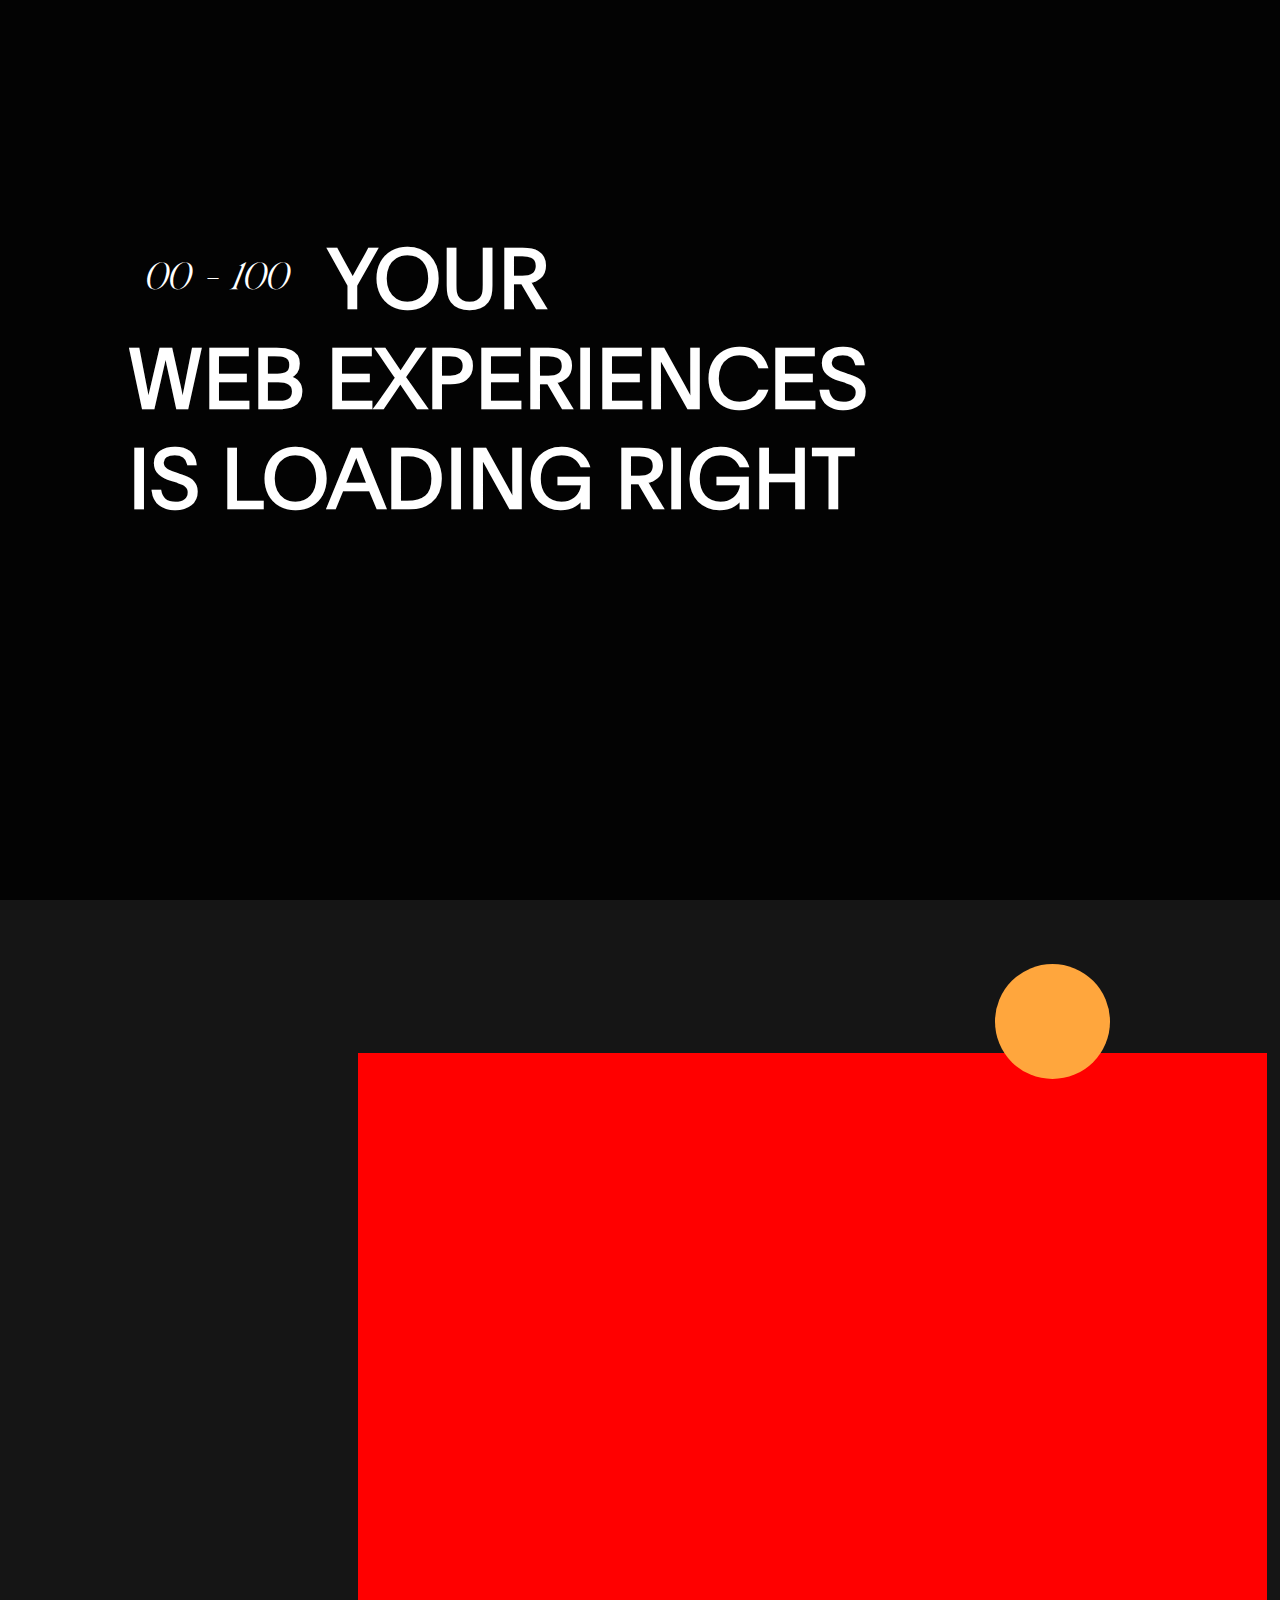
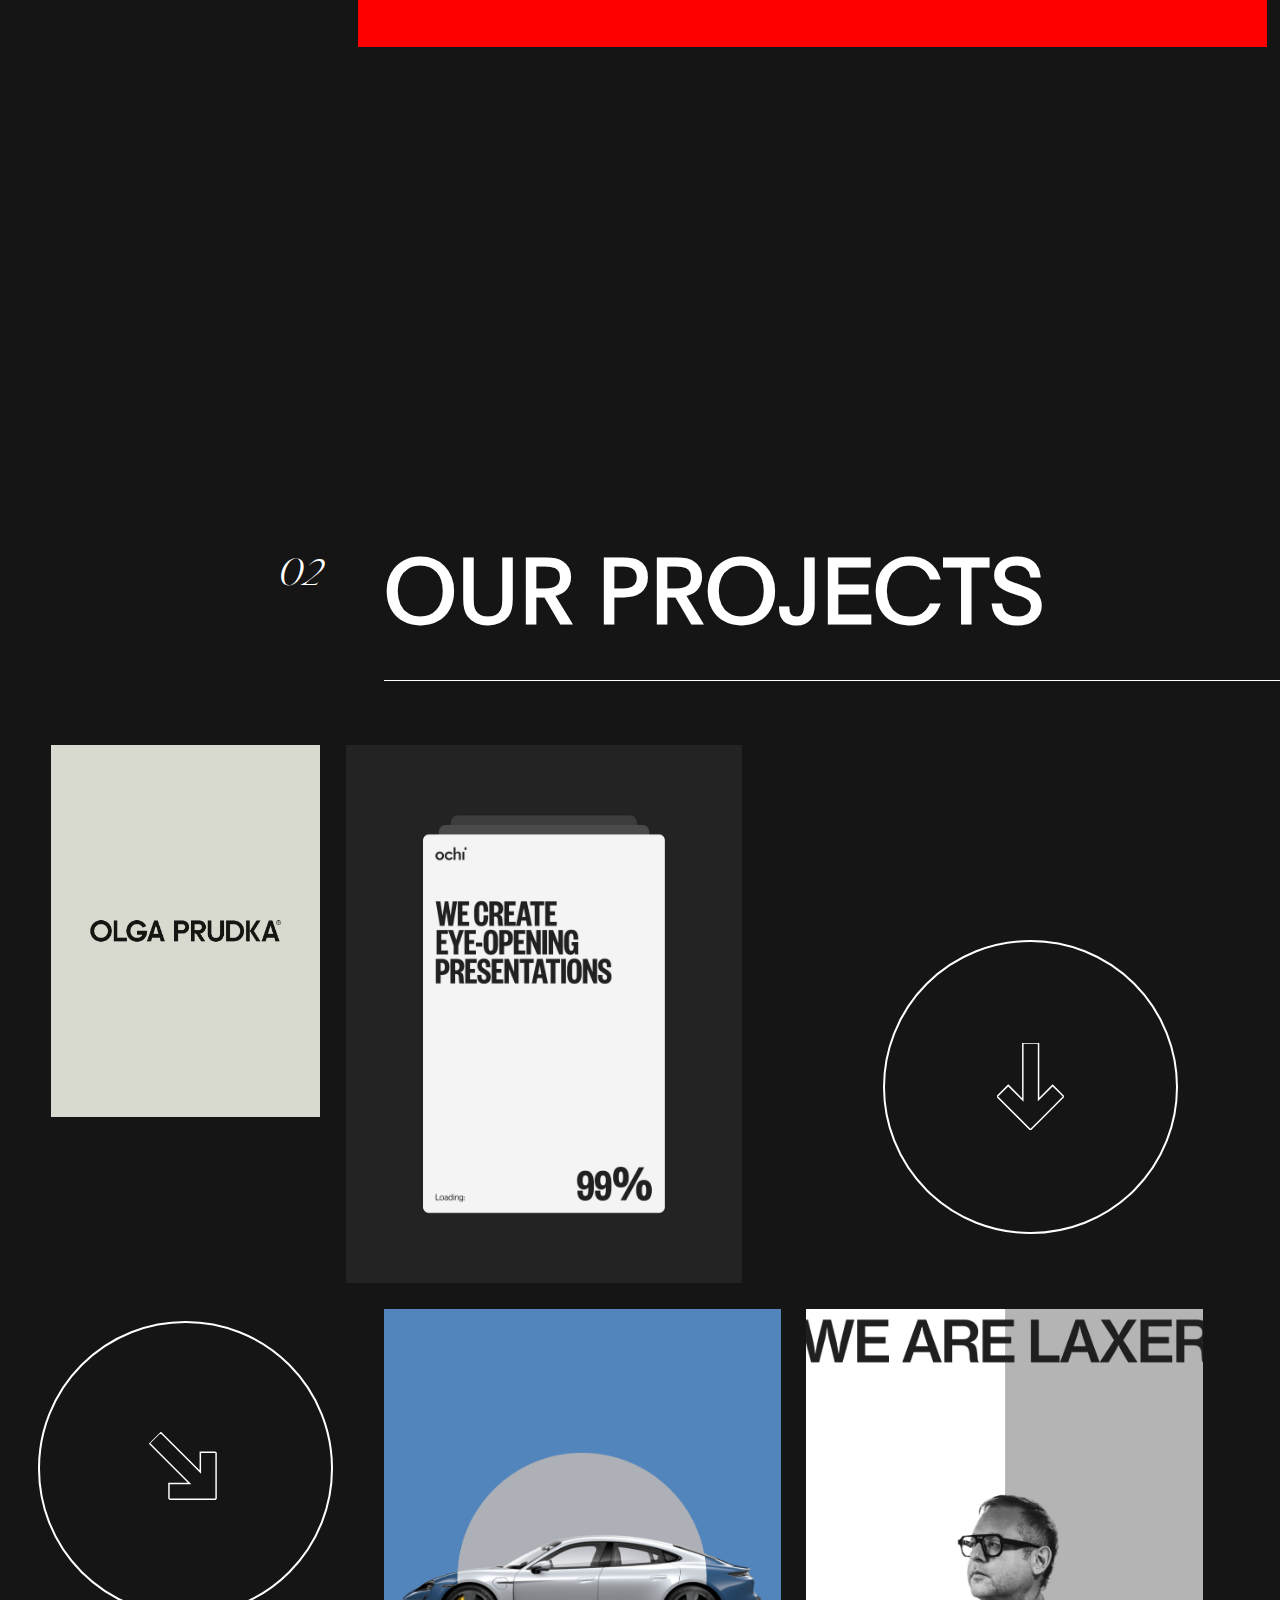
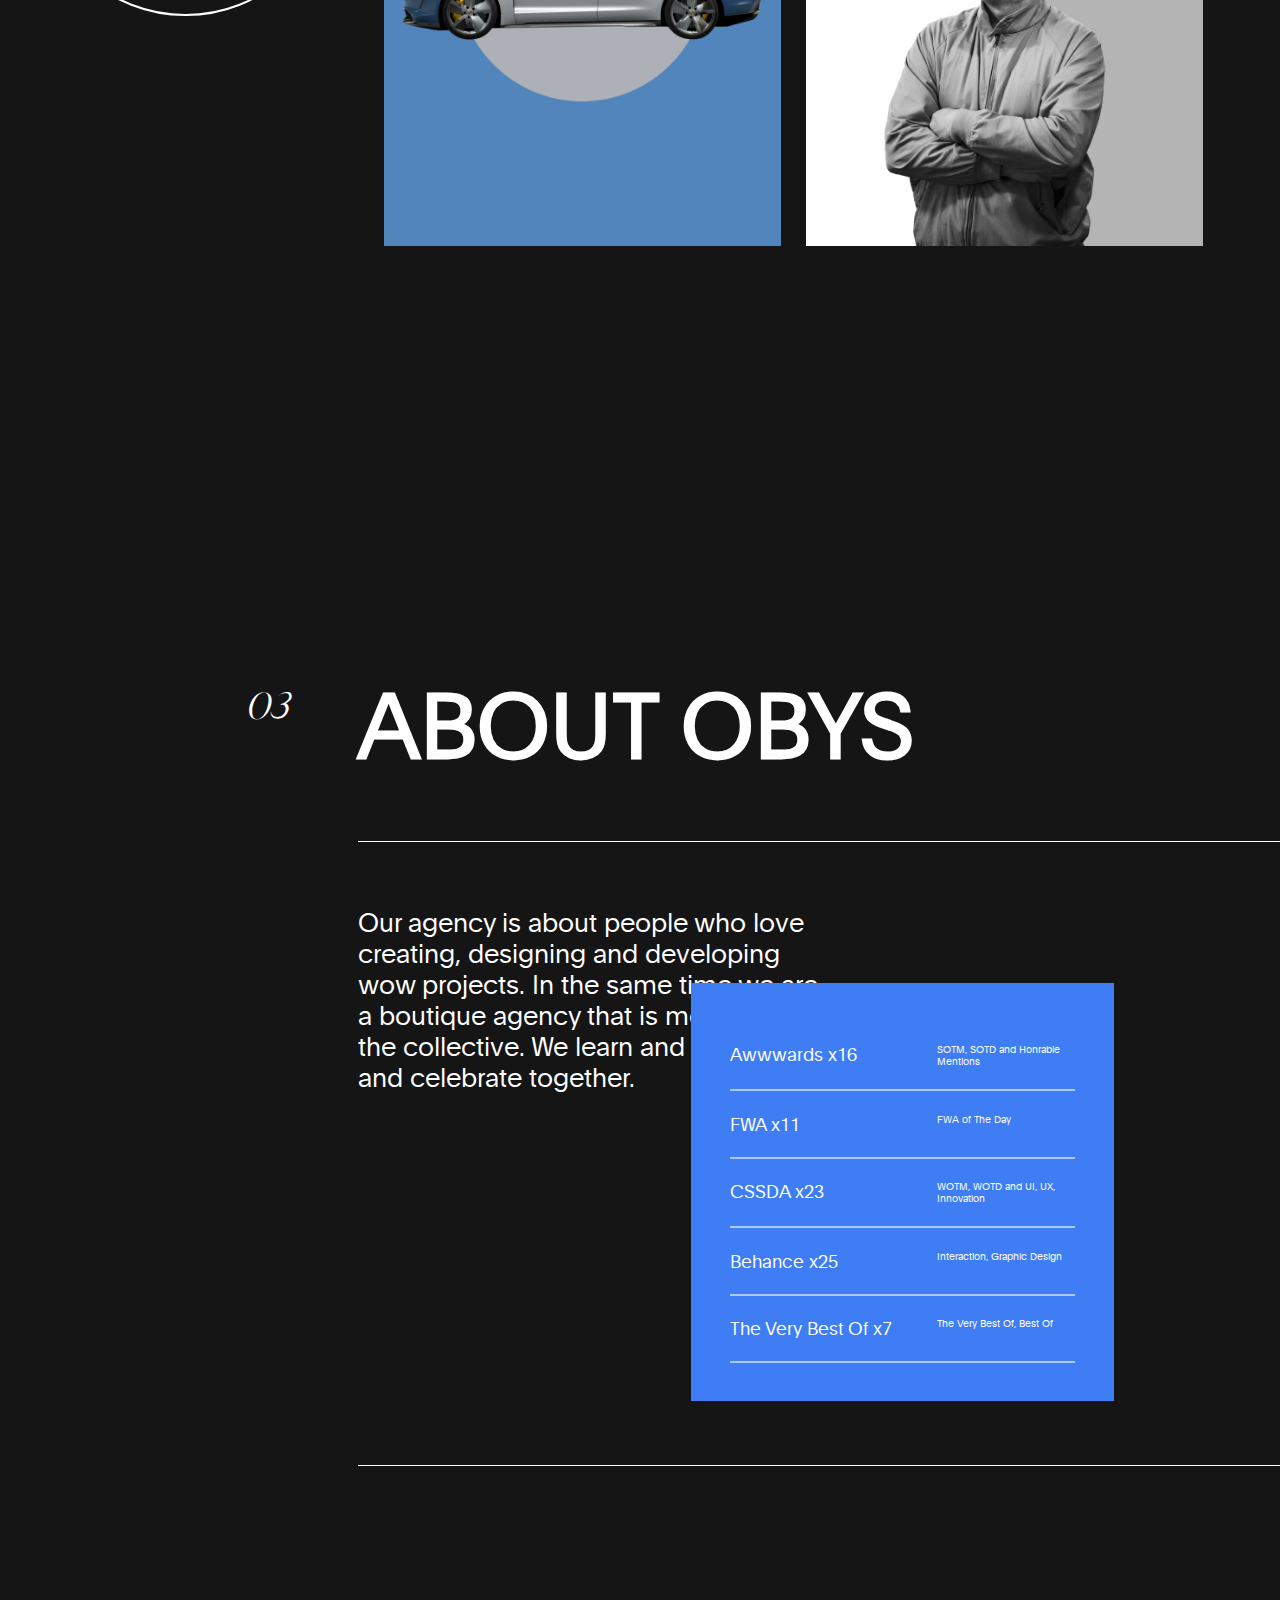
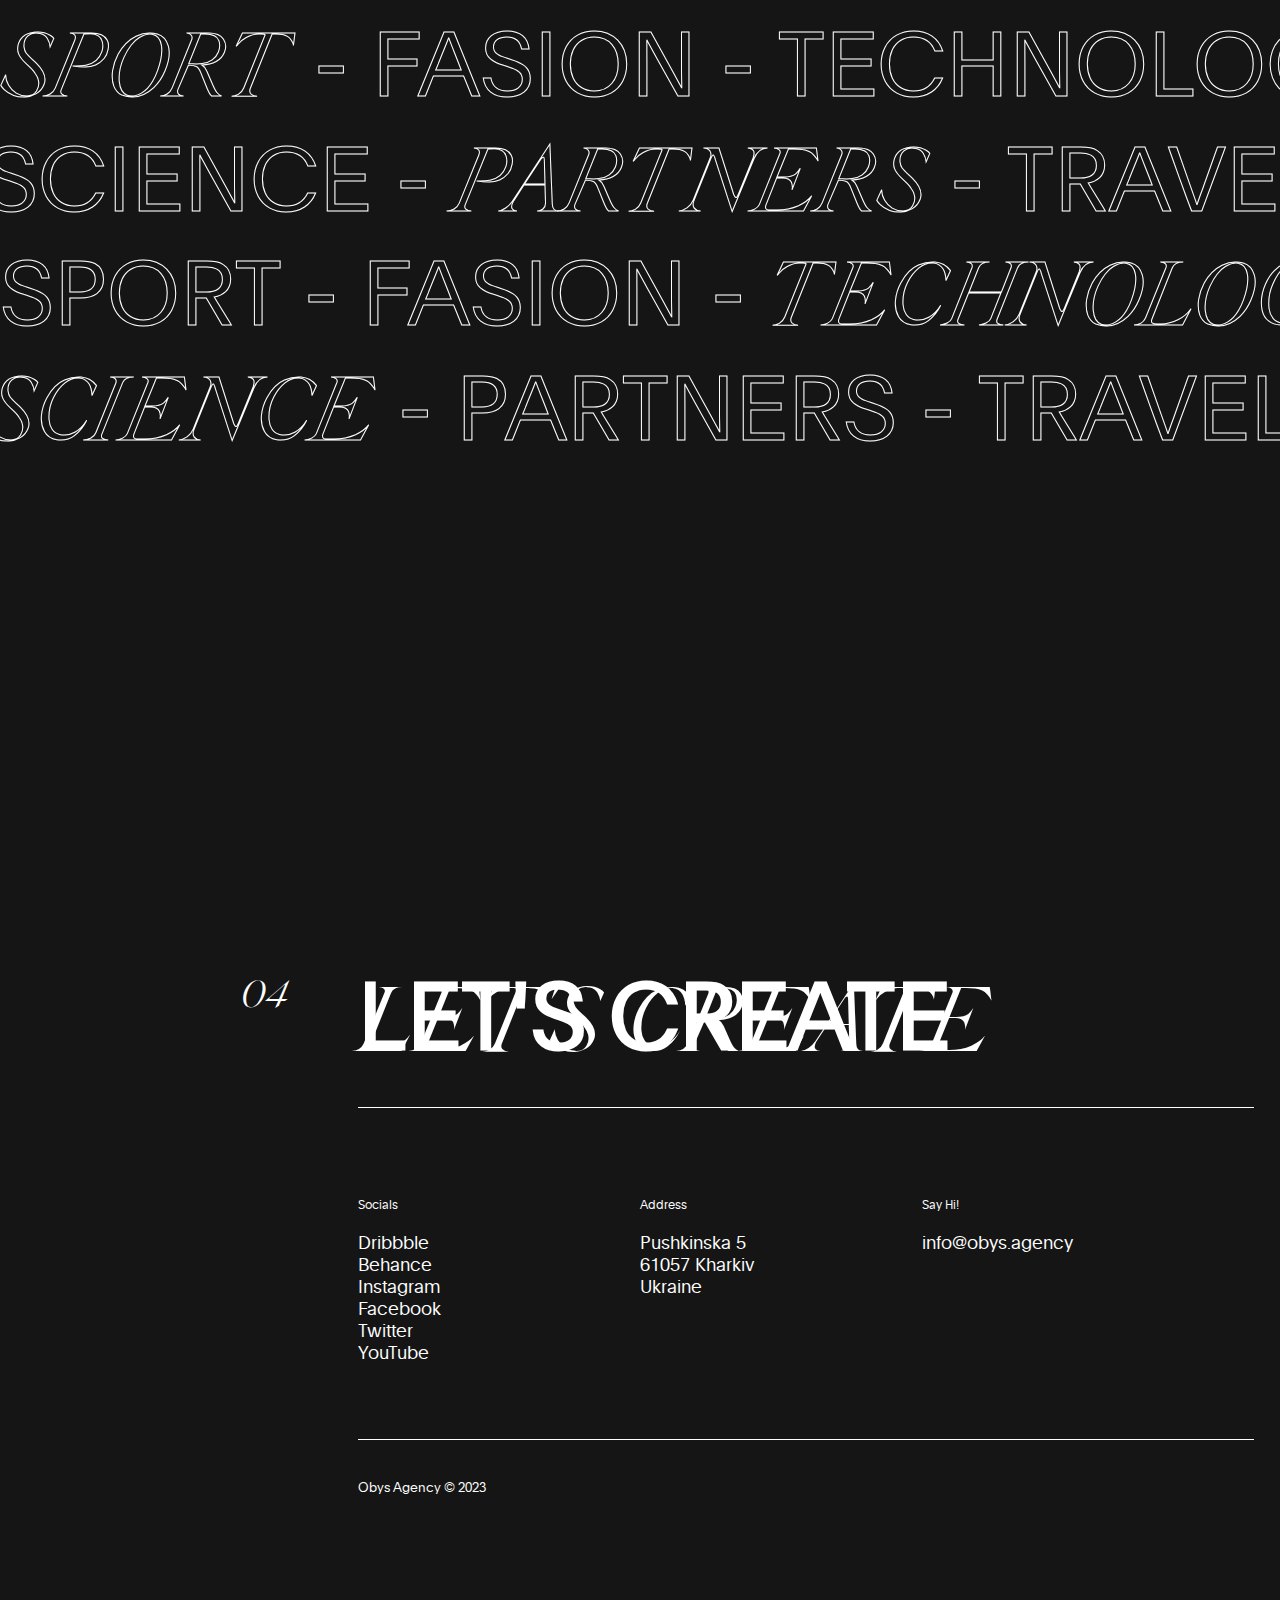
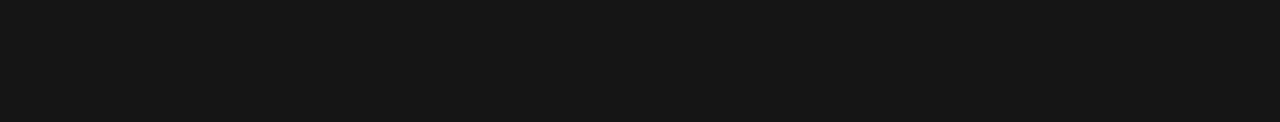
==== commit 0030629b: "Because of locomotive some problem has been occured, but now its resolved" ====
--- a/index.html
+++ b/index.html
@@ -5,15 +5,15 @@
     <meta charset="UTF-8">
     <meta name="viewport" content="width=device-width, initial-scale=1.0">
     <title>Obys Agency</title>
-    <link rel="shortcut icon" href="assets/favicon.ico" type="image/x-icon">
+    <link rel="shortcut icon" href="./assets/favicon.png" type="image/x-icon">
     <link rel="stylesheet" href="https://cdn.jsdelivr.net/npm/locomotive-scroll@3.5.4/dist/locomotive-scroll.css">
-    <link rel="stylesheet" href="https://unpkg.com/sheryjs/dist/Shery.css" />
+    <link rel="stylesheet" href="https://cdn.jsdelivr.net/gh/aayushchouhan24/sheryjs@main/dist/Shery.css" />
     <link href="https://cdn.jsdelivr.net/npm/remixicon@3.5.0/fonts/remixicon.css" rel="stylesheet">
     <link rel="stylesheet" href="style.css">
 </head>
 
 <body>
-    <!-- <div id="crsr"></div> -->
+
     <div id="loader">
         <div class="line">
             <div id="line1-part1">
@@ -84,7 +84,7 @@
             <div class="hero" id="hero4">
                 <h1>Experience</h1>
             </div>
-            <img id="flag" src="assets/Flag.jpg">
+            <img id="flag" src="https://obys.agency/wp-content/uploads/2022/03/Flag.jpg" alt="">
         </div>
         <div id="page2" data-scroll data-scroll-speed="-2.5">
             <div id="video-container">
@@ -94,17 +94,17 @@
                 <video loop src="https://obys.agency/wp-content/uploads/2022/11/Obys-Showreel-2022.mp4"></video>
             </div>
         </div>
-        <div id="page3" data-scroll>
-            <h1>Our projects</h1>
+        <div id="page3" data-scroll data-scroll-speed="-2.5">
+            <h1>OUR PROJECTS</h1>
             <div class="underline"></div>
             <div id="image-div-container">
                 <div class="image-div">
-                    <img src="assets/img1-1.jpg">
-                    <img src="assets/img1-2.jpg">
-                </div>
-                <div class="image-div">
-                    <img src="assets/img2-2.jpg">
-                    <img src="assets/img2-1.jpg">
+                    <img src="./assets/img1-1.jpg" alt="">
+                    <img src="./assets/img1-2.jpg" alt="">
+                </div>
+                <div class="image-div">
+                    <img src="./assets/img2-1.jpg" alt="">
+                    <img src="./assets/img2-2.jpg" alt="">
                 </div>
                 <div class="page3-circle1">
                     <svg class="button__arrow" viewBox="0 0 91 118" fill="none">
@@ -113,7 +113,7 @@
                             fill="currentColor"></path>
                     </svg>
                     <div class="circle-in">
-                        <p>We are thrilled to have you on board. We hope you enjoyed the projects .&hearts;</p>
+                        <p>We are thrilled to have you on board. We hove you enjoyed the projects ❤</p>
                     </div>
                 </div>
                 <div class="page3-circle2">
@@ -123,20 +123,20 @@
                             fill="currentColor"></path>
                     </svg>
                     <div class="circle-in">
-                        <p>We are thrilled to have you on board. We hope you enjoyed the projects. .&hearts;</p>
-                    </div>
-                </div>
-                <div class="image-div">
-                    <img src="assets/img3-2.jpg">
-                    <img src="assets/img3-1.jpg">
-                </div>
-                <div class="image-div">
-                    <img src="assets/img4-2.jpg">
-                    <img src="assets/img4-1.jpg">
-                </div>
-            </div>
-        </div>
-        <div id="page4" data-scroll data-scroll-speed="-1">
+                        <p>We are thrilled to have you on board. We hove you enjoyed the projects</p>
+                    </div>
+                </div>
+                <div class="image-div">
+                    <img src="./assets/img3-1.jpg" alt="">
+                    <img src="./assets/img3-2.jpg" alt="">
+                </div>
+                <div class="image-div">
+                    <img src="./assets/img4-1.jpg" alt="">
+                    <img src="./assets/img4-2.jpg" alt="">
+                </div>
+            </div>
+        </div>
+        <div id="page4" data-scroll data-scroll-speed="2.5">
             <div id="page4-content">
                 <h1>About Obys</h1>
                 <div class="underline"></div>
@@ -219,32 +219,34 @@
 
             </div>
         </div>
-        <div id="page5" data-scroll data-scroll-speed="1">
+        <div id="page5" data-scroll data-scroll-speed="-2.5">
             <div class="elem">
-                <h1><span>Sport</span> - Fashion - Technology -</h1>
-                <h1><span>Sport</span> - Fashion - Technology -</h1>
+                <h1><span>Sport</span> - Fasion - Technology -</h1>
+                <h1><span>Sport</span> - Fasion - Technology -</h1>
             </div>
             <div class="elem2">
-                <h1>Science - <span>Partners</span> - Travel -</h1>
-                <h1>Science - <span>Partners</span> - Travel -</h1>
+                <h1>Science - <span>partners</span> - Travel -</h1>
+                <h1>Science - <span>partners</span> - Travel -</h1>
             </div>
             <div class="elem">
-                <h1>Science - Partners - <span>Travel</span> -</h1>
-                <h1>Science - Partners - <span>Travel</span> -</h1>
+                <h1>Sport - Fasion - <span>Technology</span> -</h1>
+                <h1>Sport - Fasion - <span>Technology</span> -</h1>
             </div>
             <div class="elem2">
-                <h1><span>Science</span> - Partners - Travel -</h1>
-                <h1><span>Science</span> - Partners - Travel -</h1>
-            </div>
-        </div>
-        <div id="footer" data-scroll>
-            <div class="footer-text">
-                <h1>Let's create</h1>
+                <h1><span>Science</span> - partners - Travel -</h1>
+                <h1><span>Science</span> - partners - Travel -</h1>
+            </div>
+        </div>
+        <div id="footer" data-scroll data-scroll-speed="-2.5">
+            <div id="footer-text">
+                <h1>Let's Create</h1>
+                <h2>Let's Create</h1>
+
             </div>
             <div class="underline"></div>
             <div id="footer-div">
                 <div class="box">
-                    <h6>Social</h6>
+                    <h6>Socials</h6>
                     <h5>Dribbble</h5>
                     <h5>Behance</h5>
                     <h5>Instagram</h5>
@@ -254,20 +256,21 @@
                 </div>
                 <div class="box">
                     <h6>Address</h6>
-                    <h5>Pushkinska 5</h5>
-                    <h5>61057 Kharkiv</h5>
-                    <h5>Ukraine</h5>
+                    <h5>Pushkinska 5
+                        61057 Kharkiv
+                        Ukraine</h5>
+
                 </div>
                 <div class="box">
                     <h6>Say Hi!</h6>
-                    <h5><u>info@obys.agency</u></h5>
+                    <h5>info@obys.agency</h5>
                 </div>
             </div>
             <div class="underline"></div>
-            <h5>
-                Obys Agency © <span id="date"></span></h5>
+            <h5>Obys Agency © 2023</h5>
         </div>
     </div>
+
     <script src="https://cdn.jsdelivr.net/npm/locomotive-scroll@3.5.4/dist/locomotive-scroll.js"></script>
     <script src="https://cdnjs.cloudflare.com/ajax/libs/gsap/3.12.2/gsap.min.js"
         integrity="sha512-16esztaSRplJROstbIIdwX3N97V1+pZvV33ABoG1H2OyTttBxEGkTsoIVsiP1iaTtM8b3+hu2kB6pQ4Clr5yug=="
@@ -277,7 +280,8 @@
         crossorigin="anonymous" referrerpolicy="no-referrer"></script>
     <script src="https://cdnjs.cloudflare.com/ajax/libs/three.js/0.155.0/three.min.js"></script>
     <script src="https://cdn.jsdelivr.net/gh/automat/controlkit.js@master/bin/controlKit.min.js"></script>
-    <script type="text/javascript" src="https://unpkg.com/sheryjs/dist/Shery.js"></script>
+    <script type="text/javascript"
+        src="https://cdn.jsdelivr.net/gh/aayushchouhan24/sheryjs@main/dist/Shery.js"></script>
     <script src="script.js"></script>
 </body>
 
--- a/style.css
+++ b/style.css
@@ -1,28 +1,28 @@
 @font-face {
-    font-family: 'Plain Light';
+    font-family: "Plain Light";
     src: url(./fonts/plain-regular-webfont.ttf);
 }
 
 @font-face {
-    font-family: 'Plain Light';
+    font-family: "Plain Light";
     src: url(./fonts/plain-light-webfont.ttf);
 }
 
 @font-face {
-    font-family: 'silk serif';
+    font-family: "silk serif";
+    src: url(./fonts/silkserif-regularitalic-webfont.ttf);
+}
+
+@font-face {
+    font-family: "silk serif";
     src: url(./fonts/silkserif-lightitalic-webfont.ttf);
-}
-
-@font-face {
-    font-family: 'silk serif';
-    src: url(./fonts/silkserif-regularitalic-webfont.ttf);
 }
 
 * {
     margin: 0;
     padding: 0;
     -webkit-box-sizing: border-box;
-    box-sizing: border-box;
+            box-sizing: border-box;
     font-family: "Plain Light";
     color: #fff;
 }
@@ -37,20 +37,9 @@
     overflow-x: hidden;
 }
 
-/* #crsr {
-    height: 2vw;
-    width: 2vw;
-    border-radius: 50%;
-    border: 1px solid #ffffffbe;
-    position: fixed;
-    z-index: 999;
-    mix-blend-mode: difference;
-    transform: translate(-50%, -50%);
-} */
-
 .mousefollower {
-    border: 3px solid #fff;
-    background-color: #fff;
+    border: 2px solid #fff;
+    background-color: rgb(255, 255, 255);
     scale: 2;
     mix-blend-mode: difference;
 }
@@ -59,7 +48,7 @@
     height: 100%;
     width: 100%;
     position: fixed;
-    z-index: 999;
+    z-index: 9999;
     background-color: #030303;
     padding: 25vh 10vw;
 }
@@ -74,11 +63,11 @@
     display: -ms-flexbox;
     display: flex;
     -webkit-box-align: center;
-    -ms-flex-align: center;
-    align-items: center;
+        -ms-flex-align: center;
+            align-items: center;
     -webkit-box-pack: start;
-    -ms-flex-pack: start;
-    justify-content: flex-start;
+        -ms-flex-pack: start;
+            justify-content: flex-start;
     gap: 3vw;
 }
 
@@ -87,11 +76,11 @@
     display: -ms-flexbox;
     display: flex;
     -webkit-box-align: center;
-    -ms-flex-align: center;
-    align-items: center;
+        -ms-flex-align: center;
+            align-items: center;
     -webkit-box-pack: center;
-    -ms-flex-pack: center;
-    justify-content: center;
+        -ms-flex-pack: center;
+            justify-content: center;
     gap: 1vw;
 
 }
@@ -120,13 +109,14 @@
     text-transform: uppercase;
     font-weight: 900;
     opacity: 0;
+    /* animation-name: loaderAnim */
     -webkit-animation-duration: 2s;
-    animation-duration: 2s;
+            animation-duration: 2s;
     -webkit-animation-iteration-count: infinite;
-    animation-iteration-count: infinite;
-}
-
-@-webkit-keyframes anime {
+            animation-iteration-count: infinite;
+}
+
+@-webkit-keyframes loaderAnime {
     0% {
         font-family: "plain light";
         -webkit-text-stroke: 1px #fff;
@@ -160,7 +150,7 @@
     }
 }
 
-@keyframes anime {
+@keyframes loaderAnime {
     0% {
         font-family: "plain light";
         -webkit-text-stroke: 1px #fff;
@@ -201,11 +191,13 @@
 #main {
     position: relative;
     background-color: #151515;
+    z-index: 99;
 }
 
 #page1 {
     height: 100vh;
     width: 100%;
+    /* background-color: #151515; */
     position: relative;
     z-index: 100;
 }
@@ -215,11 +207,11 @@
     display: -ms-flexbox;
     display: flex;
     -webkit-box-align: center;
-    -ms-flex-align: center;
-    align-items: center;
+        -ms-flex-align: center;
+            align-items: center;
     -webkit-box-pack: justify;
-    -ms-flex-pack: justify;
-    justify-content: space-between;
+        -ms-flex-pack: justify;
+            justify-content: space-between;
     padding: 2.3vw 5.5vw;
 }
 
@@ -228,11 +220,11 @@
     display: -ms-flexbox;
     display: flex;
     -webkit-box-align: center;
-    -ms-flex-align: center;
-    align-items: center;
+        -ms-flex-align: center;
+            align-items: center;
     -webkit-box-pack: center;
-    -ms-flex-pack: center;
-    justify-content: center;
+        -ms-flex-pack: center;
+            justify-content: center;
     gap: 3vw;
 }
 
@@ -241,33 +233,26 @@
     font-weight: 500;
 }
 
-#flag {
-    height: 25vw;
-    position: absolute;
-    top: 0;
-    left: 0;
-    -webkit-transform: translate(-50%, -50%);
-    -ms-transform: translate(-50%, -50%);
-    transform: translate(-50%, -50%);
-    opacity: 0;
-}
-
-
 .hero {
+    /* background-color: red; */
     width: 72%;
     margin-left: 27%;
     height: -webkit-fit-content;
     height: -moz-fit-content;
     height: fit-content;
-    overflow: hidden;
+    /* background-color: red; */
+    overflow-y: hidden;
     display: -webkit-box;
     display: -ms-flexbox;
     display: flex;
     -webkit-box-align: center;
-    -ms-flex-align: center;
-    align-items: center;
-
-}
+        -ms-flex-align: center;
+            align-items: center;
+
+
+}
+
+
 
 .hero:nth-child(2) {
     margin-top: 18vh;
@@ -279,9 +264,17 @@
     text-transform: uppercase;
     line-height: 7.2vw;
     position: relative;
-
-}
-
+}
+
+#hero1::before {
+    content: "01";
+    position: absolute;
+    font-size: 3vw;
+    font-weight: 100;
+    font-family: "silk serif";
+    left: 20%;
+    top: 29%;
+}
 
 .hero h2 {
     font-size: 7.2vw;
@@ -289,6 +282,8 @@
     text-transform: uppercase;
     line-height: 7.2vw;
     border-bottom: 0.5vw solid #fff;
+    /* padding-bottom: 0.8vw;
+    /* transition: all ease 0.3s; */
 
 }
 
@@ -299,21 +294,9 @@
     border-bottom: 0.5vw solid #ffffff00;
 }
 
-#hero1::before {
-    content: '01';
-    position: absolute;
-    font-size: 3vw;
-    z-index: 999999;
-    font-weight: 100;
-    font-family: 'silk serif';
-    left: 20%;
-    top: 30.5%;
-}
-
 #page2 {
     height: 100vh;
     width: 100%;
-    margin-top: 13vh;
     padding-top: 17vh;
     position: relative;
 }
@@ -323,6 +306,7 @@
     width: 71vw;
     position: relative;
     left: 28%;
+    background-color: red;
     background-image: url(https://obys.agency/wp-content/uploads/2022/11/Showreel-2022-preview-1.jpg);
     background-size: cover;
     background-position: center;
@@ -332,27 +316,28 @@
     height: 100%;
     width: 100%;
     -o-object-fit: cover;
-    object-fit: cover;
+       object-fit: cover;
     opacity: 0;
 }
+
 
 #video-cursor {
     background-color: #FFA63D;
-    height: 8.5vw;
-    width: 8.5vw;
+    height: 9vw;
+    width: 9vw;
     border-radius: 50%;
     position: absolute;
     top: -15%;
-    left: 80%;
+    left: 70%;
     display: -webkit-box;
     display: -ms-flexbox;
     display: flex;
     -webkit-box-align: center;
-    -ms-flex-align: center;
-    align-items: center;
+        -ms-flex-align: center;
+            align-items: center;
     -webkit-box-pack: center;
-    -ms-flex-pack: center;
-    justify-content: center;
+        -ms-flex-pack: center;
+            justify-content: center;
     z-index: 999;
 }
 
@@ -363,9 +348,11 @@
 #page3 {
     min-height: 100vh;
     width: 100%;
+    /* background-color: rgb(61, 61, 61); */
     position: relative;
     padding: 17vh 2vw;
     margin-bottom: 20vh;
+    margin-top: 20vh;
 }
 
 #page3 h1 {
@@ -373,62 +360,63 @@
     text-transform: uppercase;
     position: relative;
     margin-left: 28vw;
-    margin-bottom: 5vh;
-}
-
-#page3 .underline {
-    margin-left: 28vw;
-    margin-bottom: 10vh;
 }
 
 #page3 h1::before {
-    content: '02';
+    content: "02";
     position: absolute;
     font-size: 3vw;
     font-weight: 100;
-    left: -14%;
+    font-family: "silk serif";
+    left: -12%;
     top: 8%;
-    font-family: 'silk serif';
+}
+
+#page3 .underline {
+    margin-left: 28vw;
+
 }
 
 #image-div-container {
+    /* background-color: red; */
     padding: 1vw;
     position: relative;
     display: -webkit-box;
     display: -ms-flexbox;
     display: flex;
     -webkit-box-align: start;
-    -ms-flex-align: start;
-    align-items: flex-start;
+        -ms-flex-align: start;
+            align-items: flex-start;
     -webkit-box-pack: start;
-    -ms-flex-pack: start;
-    justify-content: flex-start;
+        -ms-flex-pack: start;
+            justify-content: flex-start;
     -ms-flex-wrap: wrap;
-    flex-wrap: wrap;
-    gap: 5vw;
+        flex-wrap: wrap;
 }
 
 .image-div {
-    height: 38vw;
-    width: 27vw;
+    height: 42vw;
+    width: 31vw;
+    position: relative;
+    overflow: hidden;
     -ms-flex-negative: 0;
-    flex-shrink: 0;
-    position: relative;
-    overflow: hidden;
+        flex-shrink: 0;
+    margin: 1vw;
+    /* background-color: blue; */
 }
 
 .image-div:nth-child(1) {
     height: 29vw;
-    width: 22vw;
+    width: 21vw;
 }
 
 .image-div img {
     height: 100%;
     width: 100%;
     -o-object-fit: cover;
-    object-fit: cover;
+       object-fit: cover;
     -o-object-position: center;
-    object-position: center;
+       object-position: center;
 }
 
 .page3-circle1 {
@@ -439,15 +427,17 @@
     display: -webkit-box;
     display: -ms-flexbox;
     display: flex;
+    margin-top: 23vh;
+    position: relative;
     -webkit-box-align: center;
-    -ms-flex-align: center;
-    align-items: center;
+        -ms-flex-align: center;
+            align-items: center;
+    -ms-flex-negative: 0;
+        flex-shrink: 0;
+    margin-left: 10vw;
     -webkit-box-pack: center;
-    -ms-flex-pack: center;
-    justify-content: center;
-    margin-top: 23vh;
-    margin-left: 10vw;
-    position: relative;
+        -ms-flex-pack: center;
+            justify-content: center;
 }
 
 .page3-circle1 svg {
@@ -462,13 +452,19 @@
     display: -webkit-box;
     display: -ms-flexbox;
     display: flex;
+    position: relative;
+    /* margin-top: 23vh; */
+    -ms-flex-negative: 0;
+        flex-shrink: 0;
     -webkit-box-align: center;
-    -ms-flex-align: center;
-    align-items: center;
+        -ms-flex-align: center;
+            align-items: center;
+    /* margin-left: 10vw; */
     -webkit-box-pack: center;
-    -ms-flex-pack: center;
-    justify-content: center;
-    position: relative;
+        -ms-flex-pack: center;
+            justify-content: center;
+    margin-top: 2vw;
+    margin-right: 3vw;
 }
 
 .page3-circle2 svg {
@@ -487,31 +483,31 @@
     display: -ms-flexbox;
     display: flex;
     -webkit-box-align: center;
-    -ms-flex-align: center;
-    align-items: center;
+        -ms-flex-align: center;
+            align-items: center;
     -webkit-box-pack: center;
-    -ms-flex-pack: center;
-    justify-content: center;
+        -ms-flex-pack: center;
+            justify-content: center;
+    /* display: ; */
+    -webkit-transition: all ease 0.5s;
+    -o-transition: all ease 0.5s;
+    transition: all ease 0.5s;
     scale: 0;
     border-radius: 50%;
-    -webkit-transition: all ease-in 0.3s;
-    -o-transition: all ease-in 0.3s;
-    transition: all ease-in 0.3s;
 }
 
 .circle-in p {
     font-size: 0.95vw;
     color: #000;
-    width: 65%;
-    text-align: center;
     font-weight: 500;
+    width: 60%;
     scale: 0;
-    -webkit-transition: all ease-in 0.3s;
-    -o-transition: all ease-in 0.3s;
-    transition: all ease-in 0.3s;
-    -webkit-transition-delay: 0.4s;
-    -o-transition-delay: 0.4s;
-    transition-delay: 0.4s;
+    -webkit-transition: all ease 0.5s;
+    -o-transition: all ease 0.5s;
+    transition: all ease 0.5s;
+    -webkit-transition-delay: 0.3s;
+         -o-transition-delay: 0.3s;
+            transition-delay: 0.3s;
     opacity: 0;
 }
 
@@ -533,17 +529,21 @@
     opacity: 1;
 }
 
+
+
+
 #page4 {
     min-height: 100vh;
     position: relative;
     width: 100%;
     /* background-color: rgb(61, 61, 61); */
-    padding: 17vh 0;
+    padding: 7vh 0;
 }
 
 #page4-content {
     width: 72vw;
     position: relative;
+
     margin-left: 28%;
 }
 
@@ -554,15 +554,14 @@
 }
 
 #page4-content h1::before {
-    content: '03';
+    content: "03";
     position: absolute;
     font-size: 3vw;
     font-weight: 100;
-    left: -14%;
+    font-family: "silk serif";
+    left: -12%;
     top: 8%;
-    font-family: 'silk serif';
-}
-
+}
 
 #page4-content .underline {
     height: 1px;
@@ -571,7 +570,7 @@
     margin: 5vw 0;
 }
 
-#page4-content>p {
+#page4-content > p {
     font-size: 2.05vw;
     width: 50%;
     margin-bottom: 3vw;
@@ -607,11 +606,12 @@
     display: -ms-flexbox;
     display: flex;
     -webkit-box-align: start;
-    -ms-flex-align: start;
-    align-items: flex-start;
+        -ms-flex-align: start;
+            align-items: flex-start;
     -webkit-box-pack: justify;
-    -ms-flex-pack: justify;
-    justify-content: space-between;
+        -ms-flex-pack: justify;
+            justify-content: space-between;
+    /* background-color: red; */
     padding: 1.7vw 0;
     border-bottom: 2px solid #ffffff94;
 }
@@ -641,44 +641,46 @@
 .elem h1 {
     font-size: 7vw;
     -webkit-text-stroke: 1px #fff;
-    font-weight: 300;
+    font-weight: 400;
     text-transform: uppercase;
+    /* background-color: red; */
     color: transparent;
     display: inline-block;
-    margin-left: 20px;
-    -webkit-animation-name: animee;
-    animation-name: animee;
-    -webkit-animation-duration: 10s;
-    animation-duration: 10s;
+    margin-right: 16px;
+    -webkit-animation-name: anime;
+            animation-name: anime;
+    -webkit-animation-duration: 17s;
+            animation-duration: 17s;
+    -webkit-animation-timing-function: linear;
+            animation-timing-function: linear;
     -webkit-animation-iteration-count: infinite;
-    animation-iteration-count: infinite;
-    -webkit-animation-timing-function: linear;
-    animation-timing-function: linear;
-}
-
-@-webkit-keyframes animee {
+            animation-iteration-count: infinite;
+}
+
+@-webkit-keyframes anime {
     from {
         -webkit-transform: translateX(0);
-        transform: translateX(0);
+                transform: translateX(0);
     }
 
     to {
         -webkit-transform: translateX(calc(-100% - 20px));
-        transform: translateX(calc(-100% - 20px));
-    }
-}
-
-@keyframes animee {
+                transform: translateX(calc(-100% - 20px));
+    }
+}
+
+@keyframes anime {
     from {
         -webkit-transform: translateX(0);
-        transform: translateX(0);
+                transform: translateX(0);
     }
 
     to {
         -webkit-transform: translateX(calc(-100% - 20px));
-        transform: translateX(calc(-100% - 20px));
-    }
-}
+                transform: translateX(calc(-100% - 20px));
+    }
+}
+
 
 .elem2 {
     white-space: nowrap;
@@ -689,60 +691,89 @@
 .elem2 h1 {
     font-size: 7vw;
     -webkit-text-stroke: 1px #fff;
-    font-weight: 300;
+    font-weight: 400;
     text-transform: uppercase;
+    /* background-color: red; */
     color: transparent;
     display: inline-block;
     -webkit-transform: translateX(calc(-100% - 20px));
-    -ms-transform: translateX(calc(-100% - 20px));
-    transform: translateX(calc(-100% - 20px));
-    margin-left: 20px;
-    -webkit-animation-name: animee;
-    animation-name: animee;
-    -webkit-animation-duration: 10s;
-    animation-duration: 10s;
+        -ms-transform: translateX(calc(-100% - 20px));
+            transform: translateX(calc(-100% - 20px));
+    -webkit-animation-name: anime;
+            animation-name: anime;
+    -webkit-animation-duration: 18s;
+            animation-duration: 18s;
+    -webkit-animation-timing-function: linear;
+            animation-timing-function: linear;
     -webkit-animation-iteration-count: infinite;
-    animation-iteration-count: infinite;
-    -webkit-animation-timing-function: linear;
-    animation-timing-function: linear;
+            animation-iteration-count: infinite;
     animation-direction: reverse;
 }
 
-.elem span,
+.elem span {
+    font-style: italic;
+    font-family: "silk serif";
+    color: transparent;
+}
+
 .elem2 span {
     font-style: italic;
+    font-family: "silk serif";
+    color: transparent;
+}
+
+#footer {
+    height: 85vh;
+    width: 100%;
+    /* background-color: red; */
+    position: relative;
+    padding-left: 28vw;
+    margin-top: 5vw;
+    padding-right: 2vw;
+}
+
+#footer h1 {
+    font-size: 7.2vw;
+    text-transform: uppercase;
+    /* background-color: blue; */
+    position: relative;
+}
+
+#footer-text {
+    position: relative;
+    /* background-color: red; */
+}
+
+#footer-text h2 {
+    font-size: 7.2vw;
+    text-transform: uppercase;
+    position: absolute;
+    top: -10%;
+    font-weight: 500;
+
+    left: 0;
+    font-family: "silk serif";
+}
+
+#footer-text h2 span {
+    font-family: "silk serif";
+    opacity: 0;
     -webkit-text-stroke: 1px #fff;
-    font-weight: 300;
     color: transparent;
-    font-family: 'silk serif';
-}
-
-#footer {
-    height: 100vh;
-    width: 100%;
-    position: relative;
-    padding-left: 28vw;
-    padding-right: 2vw;
-}
-
-#footer h1 {
-    font-size: 7vw;
-    text-transform: uppercase;
-    position: relative;
-}
-
-#footer h1::before {
-    content: '04';
+}
+
+#footer-text::before {
+    content: "04";
     position: absolute;
     font-size: 3vw;
     font-weight: 100;
-    left: -14%;
-    top: 8%;
-    font-family: 'silk serif';
+    font-family: "silk serif";
+    left: -13%;
+    top: 6%;
 }
 
 .underline {
-    height: 2px;
+    height: 1px;
     width: 100%;
     background-color: #fff;
     margin: 3vw 0;
@@ -753,18 +784,20 @@
     display: -ms-flexbox;
     display: flex;
     -webkit-box-align: start;
-    -ms-flex-align: start;
-    align-items: flex-start;
-    -ms-flex-pack: distribute;
-    justify-content: space-around;
+        -ms-flex-align: start;
+            align-items: flex-start;
+    -webkit-box-pack: justify;
+        -ms-flex-pack: justify;
+            justify-content: space-between;
     padding-right: 15vw;
-    padding-top: 3vw;
+    padding-top: 4vw;
     margin-bottom: 6vw;
 }
 
 #footer-div h6 {
-    font-size: 1.7vw;
-    margin-bottom: 2vw;
+    font-size: 0.9vw;
+    margin-bottom: 1.5vw;
+    font-weight: 500;
 }
 
 .box {
@@ -773,90 +806,52 @@
 
 #footer-div h5 {
     font-size: 1.4vw;
-    margin: 0.2vh 0;
-}
-
-#footer>h5 {
+    font-weight: 500;
+    /* margin: 0.1vh 0; */
+}
+
+#footer > h5 {
     font-weight: 500;
     font-size: 1vw;
 }
 
-
-/* To explicitly apply shery.js (gooey effect) property used this css line */
 ._canvas_container {
-    z-index: 99999999 !important;
+    z-index: 999999 !important;
     pointer-events: none;
 }
 
+#flag {
+    height: 25vw;
+    position: absolute;
+    top: 0;
+    opacity: 0;
+
+    left: 0;
+    -webkit-transform: translate(-50%, -50%);
+        -ms-transform: translate(-50%, -50%);
+            transform: translate(-50%, -50%);
+}
+
 #hero3 {
+    /* background-color: red; */
     z-index: 999;
     position: relative;
 }
 
+
 @media (max-width:600px) {
 
-    #page1 {
-        height: 60vh;
+    #loader {
+        height: 100%;
         width: 100%;
-        position: relative;
-        z-index: 100;
-        padding-top: 1px;
-    }
-
-    #page1 #nav {
-        display: -webkit-box;
-        display: -ms-flexbox;
-        display: flex;
-        -webkit-box-align: center;
-        -ms-flex-align: center;
-        align-items: center;
-        -webkit-box-pack: end;
-        -ms-flex-pack: end;
-        justify-content: flex-end;
-        padding: 4.3vw 5vw;
         position: fixed;
-        top: 0;
-        width: 100%;
-    }
-
-    #nav svg {
-        scale: 0.8;
-    }
-
-    #nav-part2 {
-        display: -webkit-box;
-        display: -ms-flexbox;
-        display: flex;
-        -webkit-box-align: center;
-        -ms-flex-align: center;
-        align-items: center;
-        -webkit-box-pack: center;
-        -ms-flex-pack: center;
-        justify-content: center;
-        gap: 3vw;
-        display: none;
-    }
-
-    #nav-part2 h4 {
-        font-size: 0.8vw;
-        font-weight: 500;
-    }
-
-    #flag {
-        height: 25vw;
-        position: absolute;
-        top: 0;
-        left: 0;
-        -webkit-transform: translate(-50%, -50%);
-        -ms-transform: translate(-50%, -50%);
-        transform: translate(-50%, -50%);
-        opacity: 0;
-    }
-
-
-    .hero {
-        width: 72%;
-        margin-left: 5%;
+        z-index: 999999;
+        background-color: #030303;
+        padding: 25vh 5vw;
+    }
+
+    .line {
+        /* background-color: red; */
         height: -webkit-fit-content;
         height: -moz-fit-content;
         height: fit-content;
@@ -864,11 +859,135 @@
         display: -webkit-box;
         display: -ms-flexbox;
         display: flex;
+        -webkit-box-align: start;
+            -ms-flex-align: start;
+                align-items: flex-start;
+        -webkit-box-pack: start;
+            -ms-flex-pack: start;
+                justify-content: flex-start;
+        gap: 3vw;
+        -webkit-box-orient: vertical;
+        -webkit-box-direction: normal;
+            -ms-flex-direction: column;
+                flex-direction: column;
+    }
+
+    #line1-part1 {
+        display: -webkit-box;
+        display: -ms-flexbox;
+        display: flex;
         -webkit-box-align: center;
-        -ms-flex-align: center;
-        align-items: center;
-
-    }
+            -ms-flex-align: center;
+                align-items: center;
+        -webkit-box-pack: center;
+            -ms-flex-pack: center;
+                justify-content: center;
+        gap: 1vw;
+
+    }
+
+    #line1-part1 h5,
+    #line1-part1 h6 {
+        font-size: 4vw;
+        font-weight: 100;
+        font-family: 'silk serif';
+    }
+
+    #line1-part1 h5 {
+        /* background-color: red; */
+        width: 5vw;
+        text-align: right;
+    }
+
+    .line h1 {
+        font-size: 8.5vw;
+        text-transform: uppercase;
+        font-weight: 900;
+    }
+
+    .line h2 {
+        font-size: 8vw;
+        text-transform: uppercase;
+        font-weight: 900;
+        opacity: 0;
+        /* animation-name: loaderAnim */
+        -webkit-animation-duration: 2s;
+                animation-duration: 2s;
+
+        /* display: none; */
+        -webkit-animation-iteration-count: infinite;
+                animation-iteration-count: infinite;
+    }
+
+    #page1 {
+        height: 60vh;
+        width: 100%;
+        /* background-color: #151515; */
+        position: relative;
+        z-index: 100;
+        /* background-color: red; */
+        padding-top: 1px;
+    }
+
+    #page1 #nav {
+        display: -webkit-box;
+        display: -ms-flexbox;
+        display: flex;
+        -webkit-box-align: center;
+            -ms-flex-align: center;
+                align-items: center;
+        -webkit-box-pack: end;
+            -ms-flex-pack: end;
+                justify-content: flex-end;
+        padding: 4.3vw 5vw;
+        position: fixed;
+        width: 100%;
+        /* background-color: red; */
+        top: 0;
+    }
+
+    #nav svg {
+        scale: 0.8;
+    }
+
+    #nav-part2 {
+        display: -webkit-box;
+        display: -ms-flexbox;
+        display: flex;
+        -webkit-box-align: center;
+            -ms-flex-align: center;
+                align-items: center;
+        -webkit-box-pack: center;
+            -ms-flex-pack: center;
+                justify-content: center;
+        gap: 3vw;
+        display: none;
+    }
+
+    #nav-part2 h4 {
+        font-size: 0.8vw;
+        font-weight: 500;
+
+    }
+
+    .hero {
+        /* background-color: red; */
+        width: 72%;
+        margin-left: 5%;
+        height: -webkit-fit-content;
+        height: -moz-fit-content;
+        height: fit-content;
+        /* background-color: red; */
+        overflow-y: hidden;
+        display: -webkit-box;
+        display: -ms-flexbox;
+        display: flex;
+        -webkit-box-align: center;
+            -ms-flex-align: center;
+                align-items: center;
+    }
+
+
 
     .hero:nth-child(2) {
         margin-top: 25vh;
@@ -880,35 +999,30 @@
         text-transform: uppercase;
         line-height: 10.5vw;
         position: relative;
-
-    }
-
+    }
+
+    #hero1::before {
+        content: "01";
+        position: absolute;
+        font-size: 5vw;
+        font-weight: 100;
+        font-family: "silk serif";
+        left: 5%;
+        top: 35%;
+    }
 
     .hero h2 {
         font-size: 9.8vw;
         font-weight: 600;
         text-transform: uppercase;
         line-height: 10.5vw;
-        border-bottom: 1vw solid #fff;
-
-    }
-
-    #hero1::before {
-        content: '01';
-        position: absolute;
-        font-size: 5vw;
-        z-index: 999999;
-        font-weight: 100;
-        font-family: 'silk serif';
-        left: 5%;
-        top: 35%;
+        border-bottom: 0.6vw solid #fff;
     }
 
     #page2 {
-        height: 60vh;
+        height: 58vh;
         width: 100%;
-        margin-top: 13vh;
-        padding-top: 5vh;
+        padding-top: 6vh;
         position: relative;
     }
 
@@ -917,6 +1031,7 @@
         width: 100vw;
         position: relative;
         left: 0%;
+        background-color: red;
         background-image: url(https://obys.agency/wp-content/uploads/2022/11/Showreel-2022-preview-1.jpg);
         background-size: cover;
         background-position: center;
@@ -926,9 +1041,10 @@
         height: 100%;
         width: 100%;
         -o-object-fit: cover;
-        object-fit: cover;
+           object-fit: cover;
         opacity: 0;
     }
+
 
     #video-cursor {
         background-color: #FFA63D;
@@ -938,18 +1054,18 @@
         position: absolute;
         top: 50%;
         left: 50%;
-        -webkit-transform: translate(-50%, -50%);
-        -ms-transform: translate(-50%, -50%);
-        transform: translate(-50%, -50%);
         display: -webkit-box;
         display: -ms-flexbox;
         display: flex;
+        -webkit-transform: translate(-50%, -50%);
+            -ms-transform: translate(-50%, -50%);
+                transform: translate(-50%, -50%);
         -webkit-box-align: center;
-        -ms-flex-align: center;
-        align-items: center;
+            -ms-flex-align: center;
+                align-items: center;
         -webkit-box-pack: center;
-        -ms-flex-pack: center;
-        justify-content: center;
+            -ms-flex-pack: center;
+                justify-content: center;
         z-index: 999;
     }
 
@@ -960,10 +1076,11 @@
     #page3 {
         min-height: 100vh;
         width: 100%;
-        position: relative;
-        padding: 17vh 3vw;
+        /* background-color: rgb(61, 61, 61); */
+        position: relative;
+        padding: 17vh 3vw 0 3vw;
         margin-bottom: 0vh;
-        margin-top: 10vh;
+        margin-top: 0vh;
     }
 
     #page3 h1 {
@@ -974,51 +1091,54 @@
         margin-bottom: 5vw;
     }
 
+    #page3 h1::before {
+        content: "02";
+        position: absolute;
+        font-size: 5vw;
+        font-weight: 100;
+        font-family: "silk serif";
+        left: 0%;
+        top: -66%;
+    }
+
     #page3 .underline {
         margin-left: 2vw;
         width: 94%;
-    }
-
-    #page3 h1::before {
-        content: '02';
-        position: absolute;
-        font-size: 3vw;
-        font-weight: 100;
-        left: 0%;
-        top: -56%;
-        font-family: 'silk serif';
+
     }
 
     #image-div-container {
+        /* background-color: red; */
         margin-top: 10vw;
         padding: 1vw;
         position: relative;
         display: -webkit-box;
         display: -ms-flexbox;
         display: flex;
-        -webkit-box-align: center;
-        -ms-flex-align: center;
-        align-items: center;
-        -webkit-box-pack: center;
-        -ms-flex-pack: center;
-        justify-content: center;
+        -webkit-box-align: start;
+            -ms-flex-align: start;
+                align-items: flex-start;
+        -webkit-box-pack: start;
+            -ms-flex-pack: start;
+                justify-content: flex-start;
         -ms-flex-wrap: wrap;
-        flex-wrap: wrap;
+            flex-wrap: wrap;
         -webkit-box-orient: vertical;
         -webkit-box-direction: normal;
-        -ms-flex-direction: column;
-        flex-direction: column;
-        gap: 5vw;
+            -ms-flex-direction: column;
+                flex-direction: column;
     }
 
     .image-div {
         height: 110vw;
         width: 90vw;
+        position: relative;
+        overflow: hidden;
         -ms-flex-negative: 0;
-        flex-shrink: 0;
-        position: relative;
-        overflow: hidden;
-        margin-bottom: 4vw;
+            flex-shrink: 0;
+        margin: 1vw;
+        margin-bottom: 8vw;
+        /* background-color: blue; */
     }
 
     .image-div:nth-child(1) {
@@ -1030,9 +1150,9 @@
         height: 100%;
         width: 100%;
         -o-object-fit: cover;
-        object-fit: cover;
+           object-fit: cover;
         -o-object-position: center;
-        object-position: center;
+           object-position: center;
     }
 
     .page3-circle1 {
@@ -1043,16 +1163,19 @@
         display: -webkit-box;
         display: -ms-flexbox;
         display: flex;
+        margin-top: 23vh;
+        position: relative;
         -webkit-box-align: center;
-        -ms-flex-align: center;
-        align-items: center;
+            -ms-flex-align: center;
+                align-items: center;
+        -ms-flex-negative: 0;
+            flex-shrink: 0;
+        margin-left: 10vw;
         -webkit-box-pack: center;
-        -ms-flex-pack: center;
-        justify-content: center;
-        margin-top: 23vh;
-        margin-left: 10vw;
-        position: relative;
+            -ms-flex-pack: center;
+                justify-content: center;
         display: none;
+
     }
 
     .page3-circle1 svg {
@@ -1067,14 +1190,21 @@
         display: -webkit-box;
         display: -ms-flexbox;
         display: flex;
+        position: relative;
+        /* margin-top: 23vh; */
+        -ms-flex-negative: 0;
+            flex-shrink: 0;
         -webkit-box-align: center;
-        -ms-flex-align: center;
-        align-items: center;
+            -ms-flex-align: center;
+                align-items: center;
+        /* margin-left: 10vw; */
         -webkit-box-pack: center;
-        -ms-flex-pack: center;
-        justify-content: center;
-        position: relative;
+            -ms-flex-pack: center;
+                justify-content: center;
+        margin-top: 2vw;
+        margin-right: 3vw;
         display: none;
+
     }
 
     .page3-circle2 svg {
@@ -1093,39 +1223,57 @@
         display: -ms-flexbox;
         display: flex;
         -webkit-box-align: center;
-        -ms-flex-align: center;
-        align-items: center;
+            -ms-flex-align: center;
+                align-items: center;
         -webkit-box-pack: center;
-        -ms-flex-pack: center;
-        justify-content: center;
+            -ms-flex-pack: center;
+                justify-content: center;
+        /* display: ; */
+        -webkit-transition: all ease 0.5s;
+        -o-transition: all ease 0.5s;
+        transition: all ease 0.5s;
         scale: 0;
         border-radius: 50%;
-        -webkit-transition: all ease-in 0.3s;
-        -o-transition: all ease-in 0.3s;
-        transition: all ease-in 0.3s;
     }
 
     .circle-in p {
         font-size: 0.95vw;
         color: #000;
-        width: 65%;
-        text-align: center;
         font-weight: 500;
+        width: 60%;
         scale: 0;
-        -webkit-transition: all ease-in 0.3s;
-        -o-transition: all ease-in 0.3s;
-        transition: all ease-in 0.3s;
-        -webkit-transition-delay: 0.4s;
-        -o-transition-delay: 0.4s;
-        transition-delay: 0.4s;
+        -webkit-transition: all ease 0.5s;
+        -o-transition: all ease 0.5s;
+        transition: all ease 0.5s;
+        -webkit-transition-delay: 0.3s;
+             -o-transition-delay: 0.3s;
+                transition-delay: 0.3s;
         opacity: 0;
+    }
+
+    .page3-circle1:hover .circle-in {
+        scale: 1;
+    }
+
+    .page3-circle1:hover p {
+        scale: 1;
+        opacity: 1;
+    }
+
+    .page3-circle2:hover .circle-in {
+        scale: 1;
+    }
+
+    .page3-circle2:hover p {
+        scale: 1;
+        opacity: 1;
     }
 
     #page4 {
         min-height: 100vh;
         position: relative;
         width: 100%;
-        margin-top: 5vh;
+        /* background-color: rgb(61, 61, 61); */
         padding: 10vh 5vw;
     }
 
@@ -1133,6 +1281,7 @@
         width: 90vw;
         position: relative;
         margin-left: 0%;
+        /* background-color: red; */
     }
 
     #page4-content h1 {
@@ -1142,25 +1291,24 @@
     }
 
     #page4-content h1::before {
-        content: '03';
+        content: "03";
         position: absolute;
         font-size: 3vw;
         font-weight: 100;
-        left: -14%;
+        font-family: "silk serif";
+        left: -12%;
         top: 8%;
-        font-family: 'silk serif';
-    }
-
+    }
 
     #page4-content .underline {
         height: 1px;
         width: 100%;
         background-color: #fff;
-        margin: 5vw 0 10vw 0;
-    }
-
-    #page4-content>p {
-        font-size: 5.5vw;
+        margin: 9vw 0 14vw 0;
+    }
+
+    #page4-content > p {
+        font-size: 5.8vw;
         width: 90%;
         margin-bottom: 3vw;
     }
@@ -1171,8 +1319,8 @@
         display: flex;
         -webkit-box-orient: vertical;
         -webkit-box-direction: normal;
-        -ms-flex-direction: column;
-        flex-direction: column;
+            -ms-flex-direction: column;
+                flex-direction: column;
     }
 
     #page4-flex img {
@@ -1191,10 +1339,10 @@
         background-color: #3F7DF4;
         width: 90vw;
         padding: 5vw;
+        padding-bottom: 15vw;
         position: relative;
         margin-top: 0vh;
         margin-left: 0vw;
-        padding-bottom: 8vw;
     }
 
     .blue-div-elem {
@@ -1202,17 +1350,18 @@
         display: -ms-flexbox;
         display: flex;
         -webkit-box-align: start;
-        -ms-flex-align: start;
-        align-items: flex-start;
+            -ms-flex-align: start;
+                align-items: flex-start;
         -webkit-box-pack: justify;
-        -ms-flex-pack: justify;
-        justify-content: space-between;
-        padding: 5vw 0;
+            -ms-flex-pack: justify;
+                justify-content: space-between;
+        /* background-color: red; */
+        padding: 4.7vw 0;
         border-bottom: 2px solid #ffffff94;
     }
 
     .blue-div-elem h4 {
-        font-size: 4vw;
+        font-size: 3.9vw;
         font-weight: 500;
     }
 
@@ -1222,11 +1371,11 @@
     }
 
     #page4-content .underline:nth-last-child(1) {
-        margin: 26vw 0 17vw 0;
+        margin: 26vw 0 7vw 0;
     }
 
     #page5 {
-        min-height: 50vh;
+        min-height: 60vh;
         width: 100%;
         position: relative;
     }
@@ -1240,44 +1389,46 @@
     .elem h1 {
         font-size: 12vw;
         -webkit-text-stroke: 1px #fff;
-        font-weight: 300;
+        font-weight: 400;
         text-transform: uppercase;
+        /* background-color: red; */
         color: transparent;
         display: inline-block;
-        margin-left: 20px;
-        -webkit-animation-name: animee;
-        animation-name: animee;
+        margin-right: 16px;
+        -webkit-animation-name: anime;
+                animation-name: anime;
         -webkit-animation-duration: 20s;
-        animation-duration: 20s;
+                animation-duration: 20s;
+        -webkit-animation-timing-function: linear;
+                animation-timing-function: linear;
         -webkit-animation-iteration-count: infinite;
-        animation-iteration-count: infinite;
-        -webkit-animation-timing-function: linear;
-        animation-timing-function: linear;
-    }
-
-    @-webkit-keyframes animee {
+                animation-iteration-count: infinite;
+    }
+
+    @-webkit-keyframes anime {
         from {
             -webkit-transform: translateX(0);
-            transform: translateX(0);
+                    transform: translateX(0);
         }
 
         to {
             -webkit-transform: translateX(calc(-100% - 20px));
-            transform: translateX(calc(-100% - 20px));
+                    transform: translateX(calc(-100% - 20px));
         }
     }
 
-    @keyframes animee {
+    @keyframes anime {
         from {
             -webkit-transform: translateX(0);
-            transform: translateX(0);
+                    transform: translateX(0);
         }
 
         to {
             -webkit-transform: translateX(calc(-100% - 20px));
-            transform: translateX(calc(-100% - 20px));
+                    transform: translateX(calc(-100% - 20px));
         }
     }
+
 
     .elem2 {
         white-space: nowrap;
@@ -1288,37 +1439,42 @@
     .elem2 h1 {
         font-size: 12vw;
         -webkit-text-stroke: 1px #fff;
-        font-weight: 300;
+        font-weight: 400;
         text-transform: uppercase;
+        /* background-color: red; */
         color: transparent;
         display: inline-block;
         -webkit-transform: translateX(calc(-100% - 20px));
-        -ms-transform: translateX(calc(-100% - 20px));
-        transform: translateX(calc(-100% - 20px));
-        margin-left: 20px;
-        -webkit-animation-name: animee;
-        animation-name: animee;
+            -ms-transform: translateX(calc(-100% - 20px));
+                transform: translateX(calc(-100% - 20px));
+        -webkit-animation-name: anime;
+                animation-name: anime;
         -webkit-animation-duration: 25s;
-        animation-duration: 25s;
+                animation-duration: 25s;
+        -webkit-animation-timing-function: linear;
+                animation-timing-function: linear;
         -webkit-animation-iteration-count: infinite;
-        animation-iteration-count: infinite;
-        -webkit-animation-timing-function: linear;
-        animation-timing-function: linear;
+                animation-iteration-count: infinite;
         animation-direction: reverse;
     }
 
-    .elem span,
+    .elem span {
+        font-style: italic;
+        font-family: "silk serif";
+        color: transparent;
+    }
+
     .elem2 span {
         font-style: italic;
-        -webkit-text-stroke: 1px #fff;
-        font-weight: 300;
+        font-family: "silk serif";
         color: transparent;
-        font-family: 'silk serif';
     }
 
     #footer {
-        height: 109vh;
+        height: 108vh;
         width: 100%;
+        /* background-color: red; */
+        margin-top: 20vw;
         position: relative;
         padding: 5vw 5vw;
         padding-bottom: 5vw;
@@ -1327,24 +1483,48 @@
     #footer h1 {
         font-size: 9.7vw;
         text-transform: uppercase;
+        /* background-color: blue; */
         position: relative;
     }
 
     #footer h1::before {
-        content: '04';
+        content: "04";
         position: absolute;
         font-size: 5vw;
         font-weight: 100;
+        font-family: "silk serif";
         left: 0%;
-        top: -68%;
-        font-family: 'silk serif';
-    }
+        top: -70%;
+    }
+
+    #footer-text {
+        position: relative;
+        /* background-color: red; */
+    }
+
+    #footer-text h2 {
+        font-size: 9.7vw;
+        position: absolute;
+        top: -10%;
+        font-weight: 500;
+        opacity: 0;
+        left: 0;
+        font-family: "silk serif";
+    }
+
+    #footer-text h2 span {
+        font-family: "silk serif";
+        opacity: 0;
+        -webkit-text-stroke: 1px #fff;
+        color: transparent;
+    }
+
 
     .underline {
-        height: 2px;
+        height: 1px;
         width: 100%;
         background-color: #fff;
-        margin: 7vw 0;
+        margin: 8vw 0;
     }
 
     #footer-div {
@@ -1352,16 +1532,17 @@
         display: -ms-flexbox;
         display: flex;
         -webkit-box-align: start;
-        -ms-flex-align: start;
-        align-items: flex-start;
-        -ms-flex-pack: distribute;
-        justify-content: space-around;
+            -ms-flex-align: start;
+                align-items: flex-start;
+        -webkit-box-pack: justify;
+            -ms-flex-pack: justify;
+                justify-content: space-between;
         -webkit-box-orient: vertical;
         -webkit-box-direction: normal;
-        -ms-flex-direction: column;
-        flex-direction: column;
+            -ms-flex-direction: column;
+                flex-direction: column;
         padding-right: 15vw;
-        padding-top: 3vw;
+        padding-top: 4vw;
         margin-bottom: 6vw;
     }
 
@@ -1378,16 +1559,15 @@
 
     #footer-div h5 {
         font-size: 5.4vw;
+        margin-bottom: 1.5vw;
         font-weight: 500;
-        margin-bottom: 2.4vw;
-        /* margin: 0.2vh 0; */
-    }
-
-    #footer>h5 {
+        /* margin: 0.1vh 0; */
+    }
+
+    #footer > h5 {
         font-weight: 500;
+        margin-bottom: 4vw;
         font-size: 4vw;
-        margin-bottom: 4vw;
-    }
-
+    }
 
 }